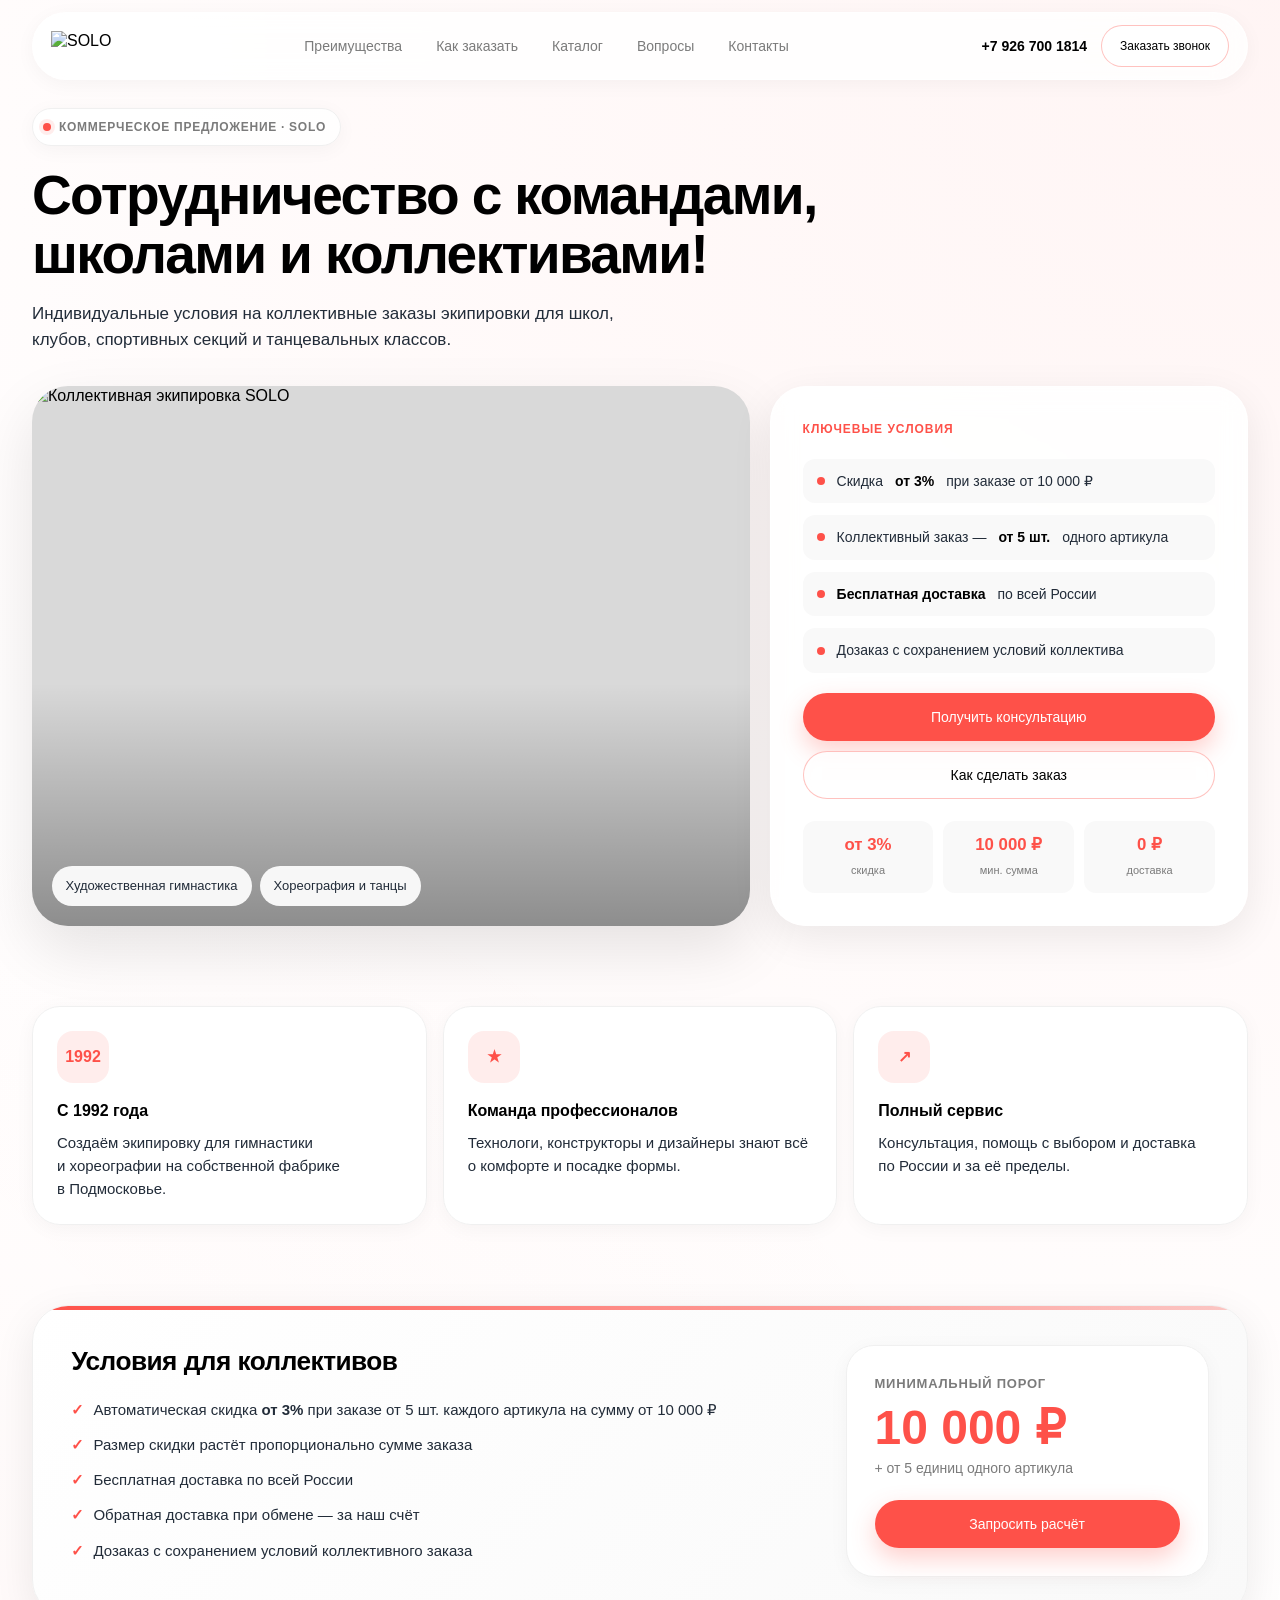
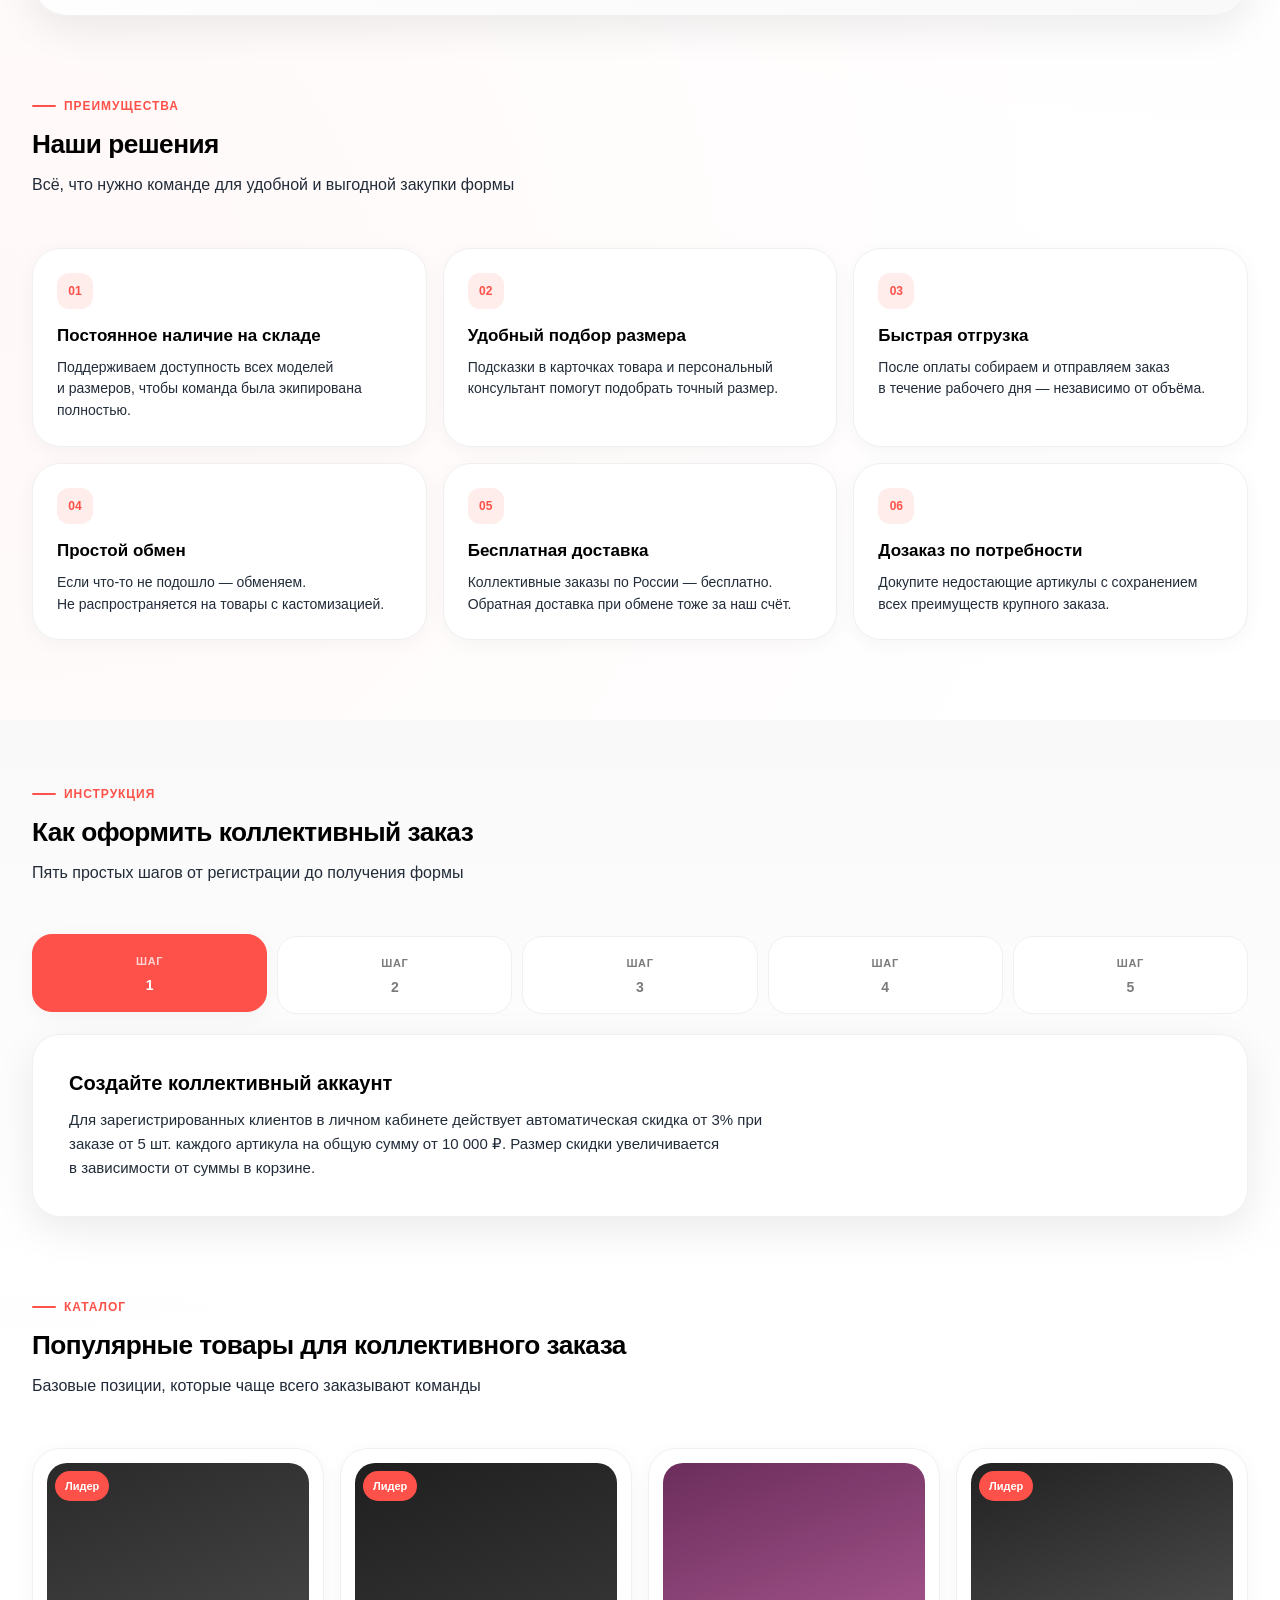
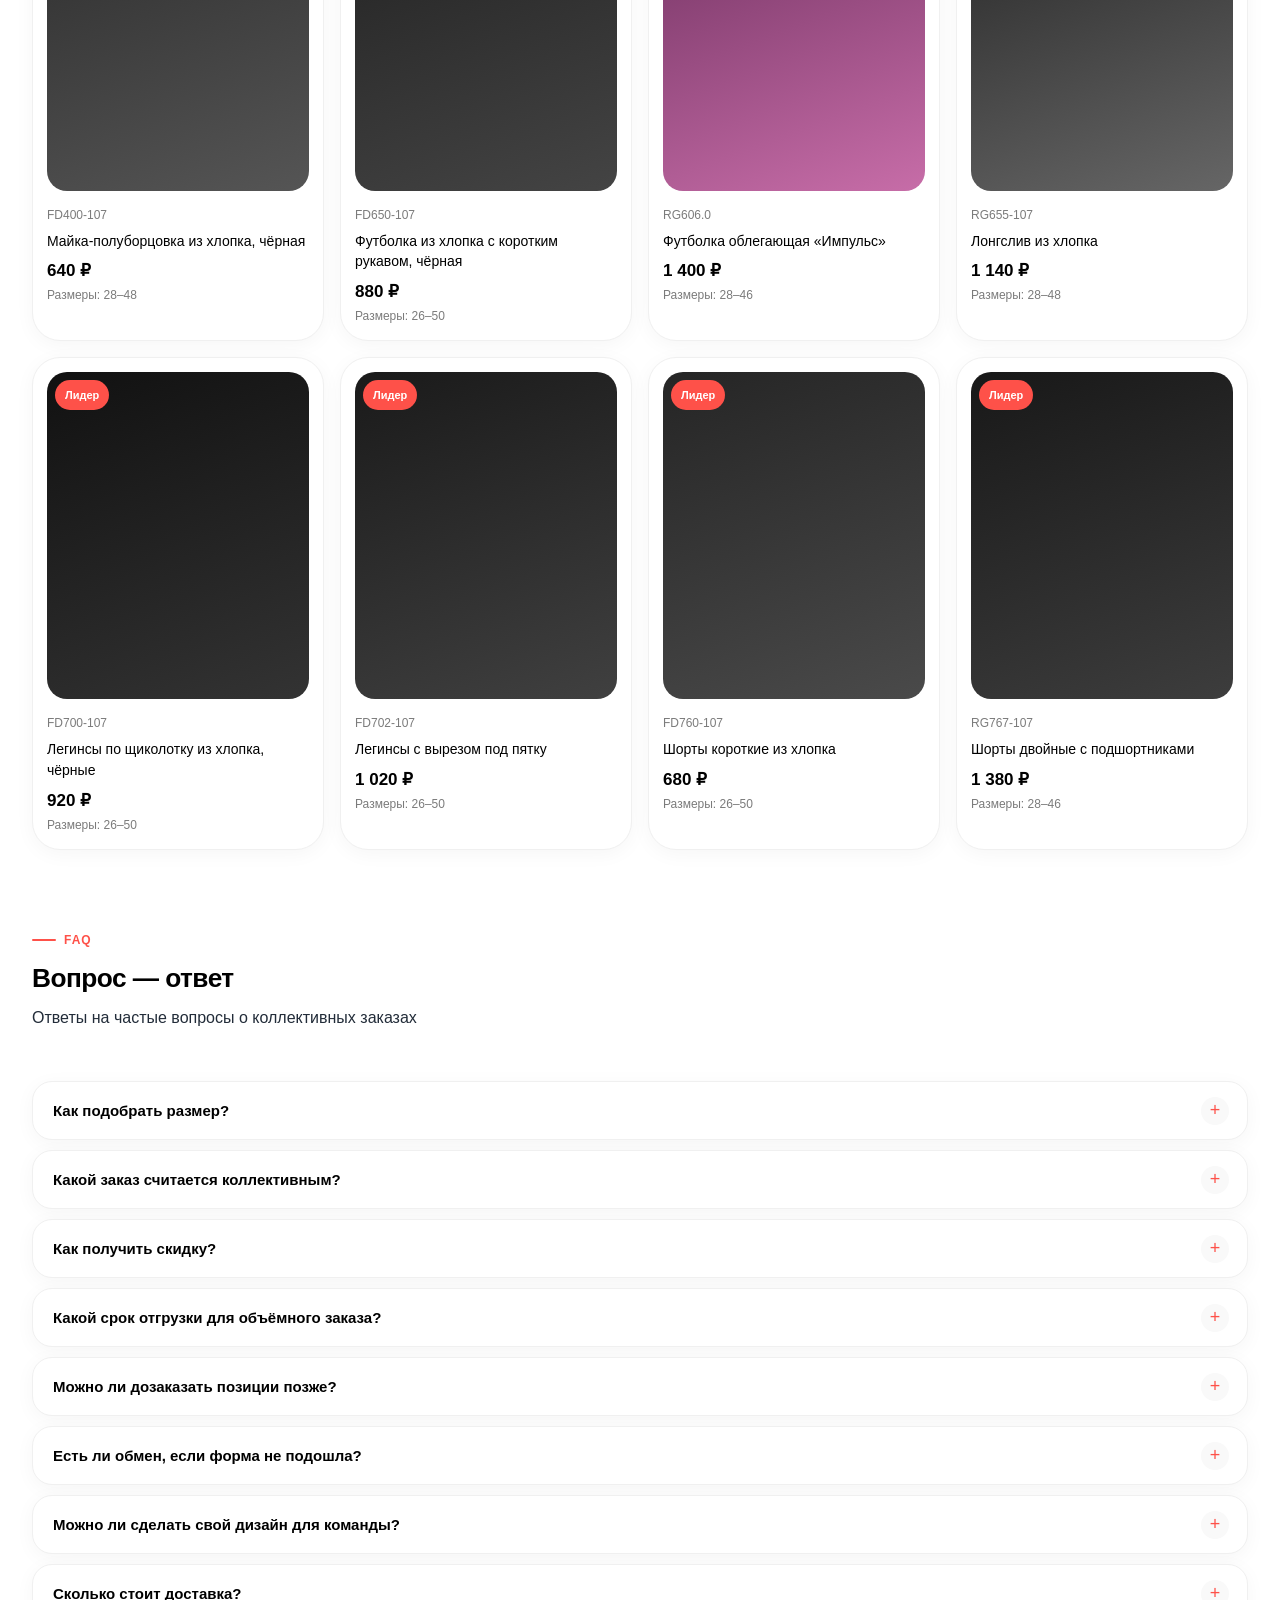
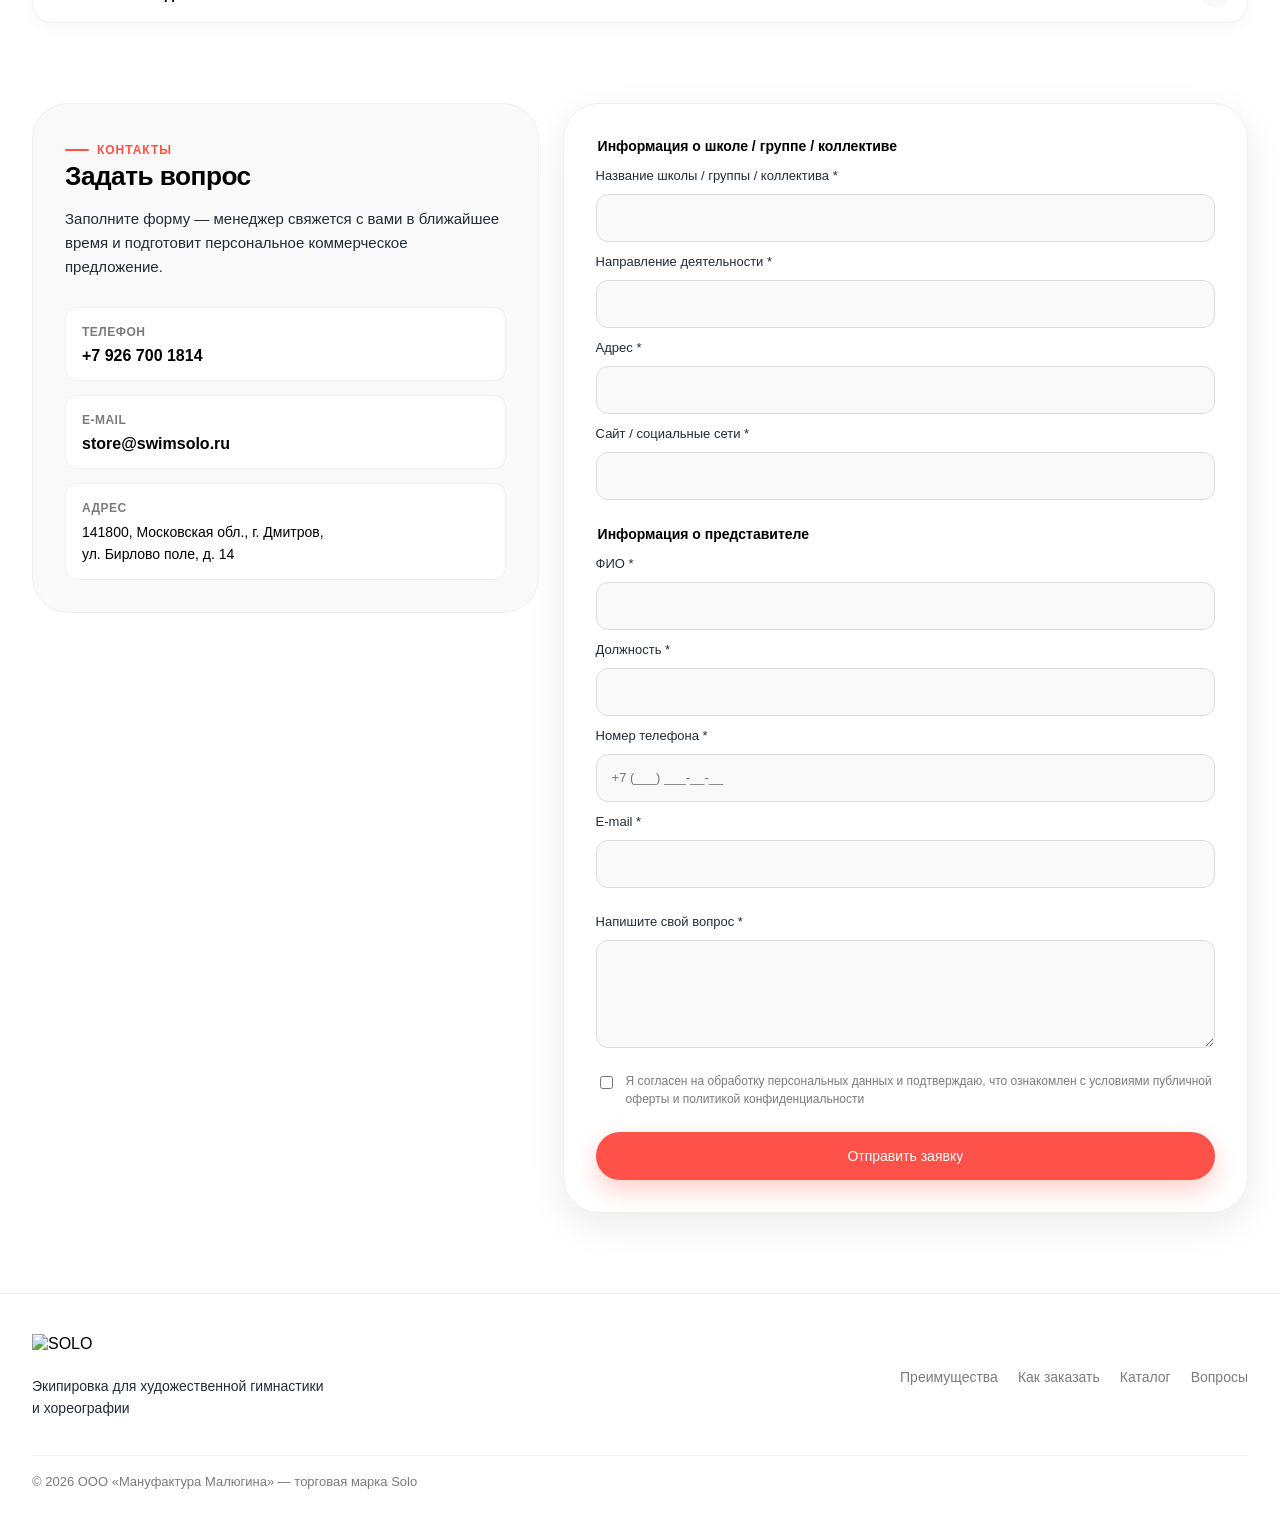
==== cp1/index.html @ 83b6ef5c "New structure" ====
<!DOCTYPE html>
<html lang="ru">
<head>
  <meta charset="UTF-8">
  <meta name="viewport" content="width=device-width, initial-scale=1.0">
  <meta name="description" content="Коммерческое предложение для школ, клубов и коллективов — специальные условия на коллективные заказы спортивной экипировки SOLO.">
  <title>Коллективные заказы — коммерческое предложение | SOLO</title>
  <link rel="stylesheet" href="../fonts.css">
  <link rel="stylesheet" href="../styles.css">
</head>
<body>
  <header class="header">
    <div class="container header__inner">
      <a href="../" class="logo" target="_blank" rel="noopener">
        <img src="https://solorussia.com/dist/img/logo.svg" alt="SOLO">
      </a>
      <nav class="nav" aria-label="Основная навигация">
        <a href="#benefits">Преимущества</a>
        <a href="#steps">Как заказать</a>
        <a href="#products">Каталог</a>
        <a href="#faq">Вопросы</a>
        <a href="#contact">Контакты</a>
      </nav>
      <div class="header__actions">
        <a href="tel:+79267001814" class="header__phone">+7 926 700 1814</a>
        <button class="btn btn--outline-red btn--sm" data-modal="callback">Заказать звонок</button>
      </div>
      <button class="burger" aria-label="Открыть меню" aria-expanded="false">
        <span></span><span></span><span></span>
      </button>
    </div>
    <div class="mobile-menu" hidden>
      <nav>
        <a href="#benefits">Преимущества</a>
        <a href="#steps">Как заказать</a>
        <a href="#products">Каталог</a>
        <a href="#faq">Вопросы</a>
        <a href="#contact">Контакты</a>
        <a href="tel:+79267001814">+7 926 700 1814</a>
      </nav>
    </div>
  </header>

  <main>
    <section class="hero">
      <div class="container">
        <div class="hero__intro">
          <p class="hero__badge">Коммерческое предложение · SOLO</p>
          <h1 class="title hero__title">Сотрудничество с&nbsp;командами, школами и&nbsp;коллективами!</h1>
          <p class="hero__lead">
            Индивидуальные условия на&nbsp;коллективные заказы экипировки для школ, клубов,
            спортивных секций и&nbsp;танцевальных классов.
          </p>
        </div>

        <div class="hero__body">
          <div class="hero__visual">
            <picture>
              <source srcset="https://solorussia.com/image/cache/catalog/Banner/202.500x600-@2x.webp" type="image/webp">
              <img src="../images/collectives.webp" alt="Коллективная экипировка SOLO">
            </picture>
            <div class="hero__visual-caption">
              <span>Художественная гимнастика</span>
              <span>Хореография и танцы</span>
            </div>
          </div>

          <aside class="hero__panel">
            <p class="hero__panel-label">Ключевые условия</p>
            <ul class="hero__list">
              <li>Скидка <strong>от 3%</strong> при заказе от&nbsp;10&nbsp;000&nbsp;₽</li>
              <li>Коллективный заказ — <strong>от 5&nbsp;шт.</strong> одного артикула</li>
              <li><strong>Бесплатная доставка</strong> по&nbsp;всей России</li>
              <li>Дозаказ с&nbsp;сохранением условий коллектива</li>
            </ul>

            <div class="hero__cta">
              <a href="#contact" class="btn btn--red">Получить консультацию</a>
              <a href="#steps" class="btn btn--outline-red">Как сделать заказ</a>
            </div>

            <div class="hero__metrics">
              <div class="hero__metric">
                <strong>от 3%</strong>
                <span>скидка</span>
              </div>
              <div class="hero__metric">
                <strong>10 000 ₽</strong>
                <span>мин. сумма</span>
              </div>
              <div class="hero__metric">
                <strong>0 ₽</strong>
                <span>доставка</span>
              </div>
            </div>
          </aside>
        </div>
      </div>
    </section>

    <section class="trust reveal">
      <div class="container trust__grid">
        <article class="trust__item">
          <div class="trust__icon">1992</div>
          <h3>С&nbsp;1992 года</h3>
          <p>Создаём экипировку для гимнастики и&nbsp;хореографии на&nbsp;собственной фабрике в&nbsp;Подмосковье.</p>
        </article>
        <article class="trust__item">
          <div class="trust__icon">★</div>
          <h3>Команда профессионалов</h3>
          <p>Технологи, конструкторы и&nbsp;дизайнеры знают всё о&nbsp;комфорте и&nbsp;посадке формы.</p>
        </article>
        <article class="trust__item">
          <div class="trust__icon">↗</div>
          <h3>Полный сервис</h3>
          <p>Консультация, помощь с&nbsp;выбором и&nbsp;доставка по&nbsp;России и&nbsp;за&nbsp;её&nbsp;пределы.</p>
        </article>
      </div>
    </section>

    <section class="offer" id="offer">
      <div class="container">
        <div class="offer__card">
          <div class="offer__content">
            <h2 class="title">Условия для коллективов</h2>
            <ul class="offer__list">
              <li>Автоматическая скидка <strong>от 3%</strong> при заказе от&nbsp;5&nbsp;шт. каждого артикула на&nbsp;сумму от&nbsp;10&nbsp;000&nbsp;₽</li>
              <li>Размер скидки растёт пропорционально сумме заказа</li>
              <li>Бесплатная доставка по&nbsp;всей России</li>
              <li>Обратная доставка при обмене — за&nbsp;наш счёт</li>
              <li>Дозаказ с&nbsp;сохранением условий коллективного заказа</li>
            </ul>
          </div>
          <div class="offer__aside">
            <p class="offer__price-label">Минимальный порог</p>
            <p class="offer__price">10 000 ₽</p>
            <p class="offer__note">+ от 5 единиц одного артикула</p>
            <a href="#contact" class="btn btn--red btn--block">Запросить расчёт</a>
          </div>
        </div>
      </div>
    </section>

    <section class="benefits" id="benefits">
      <div class="container">
        <div class="section-head reveal">
          <span class="section-tag">Преимущества</span>
          <h2 class="title">Наши решения</h2>
          <p>Всё, что нужно команде для удобной и&nbsp;выгодной закупки формы</p>
        </div>
        <div class="benefits__grid">
          <article class="benefit-card">
            <span class="benefit-card__num">01</span>
            <h3>Постоянное наличие на&nbsp;складе</h3>
            <p>Поддерживаем доступность всех моделей и&nbsp;размеров, чтобы команда была экипирована полностью.</p>
          </article>
          <article class="benefit-card">
            <span class="benefit-card__num">02</span>
            <h3>Удобный подбор размера</h3>
            <p>Подсказки в&nbsp;карточках товара и&nbsp;персональный консультант помогут подобрать точный размер.</p>
          </article>
          <article class="benefit-card">
            <span class="benefit-card__num">03</span>
            <h3>Быстрая отгрузка</h3>
            <p>После оплаты собираем и&nbsp;отправляем заказ в&nbsp;течение рабочего дня — независимо от&nbsp;объёма.</p>
          </article>
          <article class="benefit-card">
            <span class="benefit-card__num">04</span>
            <h3>Простой обмен</h3>
            <p>Если что-то не&nbsp;подошло — обменяем. Не&nbsp;распространяется на&nbsp;товары с&nbsp;кастомизацией.</p>
          </article>
          <article class="benefit-card">
            <span class="benefit-card__num">05</span>
            <h3>Бесплатная доставка</h3>
            <p>Коллективные заказы по&nbsp;России — бесплатно. Обратная доставка при обмене тоже за&nbsp;наш счёт.</p>
          </article>
          <article class="benefit-card">
            <span class="benefit-card__num">06</span>
            <h3>Дозаказ по&nbsp;потребности</h3>
            <p>Докупите недостающие артикулы с&nbsp;сохранением всех преимуществ крупного заказа.</p>
          </article>
        </div>
      </div>
    </section>

    <section class="steps" id="steps">
      <div class="container">
        <div class="section-head reveal">
          <span class="section-tag">Инструкция</span>
          <h2 class="title">Как оформить коллективный заказ</h2>
          <p>Пять простых шагов от&nbsp;регистрации до&nbsp;получения формы</p>
        </div>
        <div class="steps__layout">
          <div class="steps__nav" role="tablist">
            <button class="steps__tab active" data-step="0" data-step-label="Шаг" role="tab" aria-selected="true">1</button>
            <button class="steps__tab" data-step="1" data-step-label="Шаг" role="tab" aria-selected="false">2</button>
            <button class="steps__tab" data-step="2" data-step-label="Шаг" role="tab" aria-selected="false">3</button>
            <button class="steps__tab" data-step="3" data-step-label="Шаг" role="tab" aria-selected="false">4</button>
            <button class="steps__tab" data-step="4" data-step-label="Шаг" role="tab" aria-selected="false">5</button>
          </div>
          <div class="steps__panels">
            <article class="steps__panel active" data-panel="0">
              <h3>Создайте коллективный аккаунт</h3>
              <p>Для зарегистрированных клиентов в&nbsp;личном кабинете действует автоматическая скидка от&nbsp;3% при заказе от&nbsp;5&nbsp;шт. каждого артикула на&nbsp;общую сумму от&nbsp;10&nbsp;000&nbsp;₽. Размер скидки увеличивается в&nbsp;зависимости от&nbsp;суммы в&nbsp;корзине.</p>
            </article>
            <article class="steps__panel" data-panel="1">
              <h3>Соберите заказ на&nbsp;всю команду</h3>
              <p>Добавьте нужные товары в&nbsp;корзину. Чтобы сэкономить время, используйте кнопку «Коллективный заказ» — она позволяет быстро добавить много позиций и&nbsp;размеров.</p>
            </article>
            <article class="steps__panel" data-panel="2">
              <h3>Выбор размера</h3>
              <p>Форма разработана с&nbsp;учётом анатомии спортсменов и&nbsp;может маломерить по&nbsp;сравнению с&nbsp;повседневной одеждой. Сверьте мерки с&nbsp;размерной таблицей — это гарантирует идеальную посадку.</p>
            </article>
            <article class="steps__panel" data-panel="3">
              <h3>Проверьте корзину</h3>
              <p>Перед оплатой убедитесь, что все модели и&nbsp;размеры верны. Итоговая сумма уже рассчитана с&nbsp;вашей персональной скидкой.</p>
            </article>
            <article class="steps__panel" data-panel="4">
              <h3>Завершите оформление</h3>
              <p>Укажите адрес доставки и&nbsp;нажмите «Оформить заказ». Затем оплатите онлайн для быстрой отгрузки или запросите звонок менеджера для консультации.</p>
            </article>
          </div>
        </div>
      </div>
    </section>

    <section class="products" id="products">
      <div class="container">
        <div class="section-head reveal">
          <span class="section-tag">Каталог</span>
          <h2 class="title">Популярные товары для коллективного заказа</h2>
          <p>Базовые позиции, которые чаще всего заказывают команды</p>
        </div>
        <div class="products__grid">
          <article class="product-card">
            <div class="product-card__badge">Лидер</div>
            <div class="product-card__image product-card__image--1"></div>
            <p class="product-card__sku">FD400-107</p>
            <h3>Майка-полуборцовка из хлопка, чёрная</h3>
            <p class="product-card__price">640 ₽</p>
            <p class="product-card__sizes">Размеры: 28–48</p>
          </article>
          <article class="product-card">
            <div class="product-card__badge">Лидер</div>
            <div class="product-card__image product-card__image--2"></div>
            <p class="product-card__sku">FD650-107</p>
            <h3>Футболка из хлопка с коротким рукавом, чёрная</h3>
            <p class="product-card__price">880 ₽</p>
            <p class="product-card__sizes">Размеры: 26–50</p>
          </article>
          <article class="product-card">
            <div class="product-card__image product-card__image--3"></div>
            <p class="product-card__sku">RG606.0</p>
            <h3>Футболка облегающая «Импульс»</h3>
            <p class="product-card__price">1 400 ₽</p>
            <p class="product-card__sizes">Размеры: 28–46</p>
          </article>
          <article class="product-card">
            <div class="product-card__badge">Лидер</div>
            <div class="product-card__image product-card__image--4"></div>
            <p class="product-card__sku">RG655-107</p>
            <h3>Лонгслив из хлопка</h3>
            <p class="product-card__price">1 140 ₽</p>
            <p class="product-card__sizes">Размеры: 28–48</p>
          </article>
          <article class="product-card">
            <div class="product-card__badge">Лидер</div>
            <div class="product-card__image product-card__image--5"></div>
            <p class="product-card__sku">FD700-107</p>
            <h3>Легинсы по щиколотку из хлопка, чёрные</h3>
            <p class="product-card__price">920 ₽</p>
            <p class="product-card__sizes">Размеры: 26–50</p>
          </article>
          <article class="product-card">
            <div class="product-card__badge">Лидер</div>
            <div class="product-card__image product-card__image--6"></div>
            <p class="product-card__sku">FD702-107</p>
            <h3>Легинсы с вырезом под пятку</h3>
            <p class="product-card__price">1 020 ₽</p>
            <p class="product-card__sizes">Размеры: 26–50</p>
          </article>
          <article class="product-card">
            <div class="product-card__badge">Лидер</div>
            <div class="product-card__image product-card__image--7"></div>
            <p class="product-card__sku">FD760-107</p>
            <h3>Шорты короткие из хлопка</h3>
            <p class="product-card__price">680 ₽</p>
            <p class="product-card__sizes">Размеры: 26–50</p>
          </article>
          <article class="product-card">
            <div class="product-card__badge">Лидер</div>
            <div class="product-card__image product-card__image--8"></div>
            <p class="product-card__sku">RG767-107</p>
            <h3>Шорты двойные с подшортниками</h3>
            <p class="product-card__price">1 380 ₽</p>
            <p class="product-card__sizes">Размеры: 28–46</p>
          </article>
        </div>
      </div>
    </section>

    <section class="faq" id="faq">
      <div class="container">
        <div class="section-head reveal">
          <span class="section-tag">FAQ</span>
          <h2 class="title">Вопрос — ответ</h2>
          <p>Ответы на&nbsp;частые вопросы о&nbsp;коллективных заказах</p>
        </div>
        <div class="faq__list">
          <details class="faq__item">
            <summary>Как подобрать размер?</summary>
            <p>Пользуйтесь подсказками в&nbsp;карточках товара и&nbsp;таблицей размеров. Модели SOLO разработаны для спортсменов — учитывайте все показатели, а&nbsp;не&nbsp;только рост или обхват груди. При сомнениях обратитесь к&nbsp;консультанту.</p>
          </details>
          <details class="faq__item">
            <summary>Какой заказ считается коллективным?</summary>
            <p>Единовременная покупка от&nbsp;5&nbsp;единиц одного артикула. Для команд, школ и&nbsp;секций — скидка от&nbsp;3% при сумме заказа от&nbsp;10&nbsp;000&nbsp;₽, размер скидки растёт пропорционально сумме.</p>
          </details>
          <details class="faq__item">
            <summary>Как получить скидку?</summary>
            <p>Зарегистрируйте коллективный аккаунт и&nbsp;оформляйте заказ через него — скидка применится автоматически.</p>
          </details>
          <details class="faq__item">
            <summary>Какой срок отгрузки для объёмного заказа?</summary>
            <p>Если все товары в&nbsp;наличии и&nbsp;заказ сделан до&nbsp;обеда — отгрузка в&nbsp;день формирования. После обеда — на&nbsp;следующий день.</p>
          </details>
          <details class="faq__item">
            <summary>Можно ли дозаказать позиции позже?</summary>
            <p>Да. Оформите основной заказ, а&nbsp;затем дозакажите недостающие размеры тех&nbsp;же артикулов в&nbsp;любом количестве с&nbsp;сохранением условий коллективного заказа.</p>
          </details>
          <details class="faq__item">
            <summary>Есть ли обмен, если форма не подошла?</summary>
            <p>Да, в&nbsp;течение 7&nbsp;календарных дней при сохранении товарного вида, упаковки и&nbsp;ярлыков. Доставку при обмене оплачиваем мы.</p>
          </details>
          <details class="faq__item">
            <summary>Можно ли сделать свой дизайн для команды?</summary>
            <p>Нанесение вышивки доступно в&nbsp;коллекции «Триумф». Выберите «Нанесение» в&nbsp;карточке товара.</p>
          </details>
          <details class="faq__item">
            <summary>Сколько стоит доставка?</summary>
            <p>Доставка коллективных заказов по&nbsp;России — бесплатно. Обратная доставка при обмене или примерке — тоже за&nbsp;наш счёт.</p>
          </details>
        </div>
      </div>
    </section>

    <section class="contact" id="contact">
      <div class="container contact__grid">
        <div class="contact__info reveal">
          <span class="section-tag">Контакты</span>
          <h2 class="title">Задать вопрос</h2>
          <p>Заполните форму — менеджер свяжется с&nbsp;вами в&nbsp;ближайшее время и&nbsp;подготовит персональное коммерческое предложение.</p>
          <ul class="contact__details">
            <li>
              <span>Телефон</span>
              <a href="tel:+79267001814">+7 926 700 1814</a>
            </li>
            <li>
              <span>E-mail</span>
              <a href="mailto:store@swimsolo.ru">store@swimsolo.ru</a>
            </li>
            <li>
              <span>Адрес</span>
              <p>141800, Московская обл., г.&nbsp;Дмитров,<br>ул.&nbsp;Бирлово поле, д.&nbsp;14</p>
            </li>
          </ul>
        </div>
        <form class="contact-form" id="contactForm">
          <fieldset>
            <legend>Информация о школе / группе / коллективе</legend>
            <label>
              Название школы / группы / коллектива *
              <input type="text" name="organization" required>
            </label>
            <label>
              Направление деятельности *
              <input type="text" name="direction" required>
            </label>
            <label>
              Адрес *
              <input type="text" name="address" required>
            </label>
            <label>
              Сайт / социальные сети *
              <input type="text" name="website" required>
            </label>
          </fieldset>
          <fieldset>
            <legend>Информация о представителе</legend>
            <label>
              ФИО *
              <input type="text" name="name" required>
            </label>
            <label>
              Должность *
              <input type="text" name="position" required>
            </label>
            <label>
              Номер телефона *
              <input type="tel" name="phone" required placeholder="+7 (___) ___-__-__">
            </label>
            <label>
              E-mail *
              <input type="email" name="email" required>
            </label>
          </fieldset>
          <label>
            Напишите свой вопрос *
            <textarea name="message" rows="4" required></textarea>
          </label>
          <label class="checkbox">
            <input type="checkbox" name="consent" required>
            <span>Я согласен на обработку персональных данных и подтверждаю, что ознакомлен с условиями публичной оферты и политикой конфиденциальности</span>
          </label>
          <button type="submit" class="btn btn--red btn--block">Отправить заявку</button>
          <p class="form-success" hidden>Спасибо! Заявка отправлена. Менеджер свяжется с вами в ближайшее время.</p>
        </form>
      </div>
    </section>
  </main>

  <footer class="footer">
    <div class="container footer__inner">
      <div class="footer__brand">
        <span class="logo logo--footer">
          <img src="https://solorussia.com/dist/img/logo.svg" alt="SOLO">
        </span>
        <p>Экипировка для художественной гимнастики и&nbsp;хореографии</p>
      </div>
      <div class="footer__links">
        <a href="#benefits">Преимущества</a>
        <a href="#steps">Как заказать</a>
        <a href="#products">Каталог</a>
        <a href="#faq">Вопросы</a>
      </div>
      <p class="footer__copy">© 2026 ООО «Мануфактура Малюгина» — торговая марка Solo</p>
    </div>
  </footer>

  <div class="modal" id="callbackModal" hidden>
    <div class="modal__backdrop" data-close></div>
    <div class="modal__dialog" role="dialog" aria-labelledby="modalTitle">
      <button class="modal__close" data-close aria-label="Закрыть">&times;</button>
      <h3 id="modalTitle">Заказать обратный звонок</h3>
      <form class="callback-form" id="callbackForm">
        <label>
          ФИО *
          <input type="text" name="name" required>
        </label>
        <label>
          Номер телефона *
          <input type="tel" name="phone" required>
        </label>
        <label>
          Комментарий
          <textarea name="comment" rows="3"></textarea>
        </label>
        <label class="checkbox">
          <input type="checkbox" name="consent" required>
          <span>Согласен на обработку персональных данных</span>
        </label>
        <button type="submit" class="btn btn--red btn--block">Отправить</button>
      </form>
    </div>
  </div>

  <script src="../script.js"></script>
</body>
</html>
---- fonts.css ----
@font-face {
  font-family: AvenirNextCyr;
  font-display: swap;
  src: url("https://solorussia.com/dist/fonts/AvenirNextCyr-Regular.woff2") format("woff2");
  font-weight: 400;
  font-style: normal;
}

@font-face {
  font-family: AvenirNextCyr;
  font-display: swap;
  src: url("https://solorussia.com/dist/fonts/AvenirNextCyr-Medium.woff2") format("woff2");
  font-weight: 500;
  font-style: normal;
}

@font-face {
  font-family: AvenirNextCyr;
  font-display: swap;
  src: url("https://solorussia.com/dist/fonts/AvenirNextCyr-Demi.woff2") format("woff2");
  font-weight: 600;
  font-style: normal;
}

@font-face {
  font-family: AvenirNextCyr;
  font-display: swap;
  src: url("https://solorussia.com/dist/fonts/AvenirNextCyr-Bold.woff2") format("woff2");
  font-weight: 700;
  font-style: normal;
}
---- styles.css ----
*,
*::before,
*::after {
  box-sizing: border-box;
}

:root {
  --red: #fe5149;
  --red-hover: #e8473f;
  --red-soft: rgba(254, 81, 73, 0.1);
  --text: #000;
  --text-body: #222c39;
  --muted: #7b7b7b;
  --bg: #fff;
  --bg-soft: #f9f9f9;
  --line: #f0f0f0;
  --line-dark: #dcdcdc;
  --container: 76rem;
  --radius-sm: 12px;
  --radius-md: 20px;
  --radius-lg: 28px;
  --radius-xl: 36px;
  --shadow-sm: 0 4px 20px rgba(0, 0, 0, 0.04);
  --shadow-md: 0 12px 40px rgba(0, 0, 0, 0.08);
  --shadow-lg: 0 24px 60px rgba(0, 0, 0, 0.1);
  --ease: cubic-bezier(0.22, 1, 0.36, 1);
}

html {
  scroll-behavior: smooth;
}

body {
  margin: 0;
  font-family: AvenirNextCyr, Arial, sans-serif;
  font-size: 16px;
  line-height: 125.5%;
  color: var(--text);
  background:
    radial-gradient(circle at 100% 0%, rgba(254, 81, 73, 0.06), transparent 28%),
    radial-gradient(circle at 0% 30%, rgba(254, 81, 73, 0.04), transparent 24%),
    var(--bg);
}

img {
  max-width: 100%;
  display: block;
}

a {
  color: inherit;
  text-decoration: none;
}

button,
input,
textarea {
  font: inherit;
}

.container {
  width: min(100% - 32px, var(--container));
  margin-inline: auto;
}

.title {
  margin: 0;
  font-weight: 600;
  line-height: 125.5%;
  font-size: clamp(1.35rem, 1rem + 0.8vw, 2rem);
  letter-spacing: -0.02em;
}

.section-head {
  display: grid;
  gap: 12px;
  max-width: 640px;
  margin-bottom: clamp(2rem, 4vw, 3.5rem);
}

.section-tag {
  display: inline-flex;
  align-items: center;
  gap: 8px;
  width: fit-content;
  font-size: 12px;
  font-weight: 600;
  letter-spacing: 0.08em;
  text-transform: uppercase;
  color: var(--red);
}

.section-tag::before {
  content: "";
  width: 24px;
  height: 2px;
  background: var(--red);
  border-radius: 2px;
}

.section-head p {
  margin: 0;
  font-size: 16px;
  line-height: 147.5%;
  color: var(--text-body);
}

.btn {
  display: inline-flex;
  align-items: center;
  justify-content: center;
  gap: 8px;
  padding: 13px 22px;
  border-radius: 999px;
  border: 1px solid transparent;
  font-size: 14px;
  font-weight: 500;
  line-height: 20px;
  cursor: pointer;
  transition:
    transform 0.25s var(--ease),
    background 0.25s var(--ease),
    color 0.25s var(--ease),
    border-color 0.25s var(--ease),
    box-shadow 0.25s var(--ease);
}

.btn:hover {
  transform: translateY(-1px);
}

.btn--red {
  background: var(--red);
  color: #fff;
  box-shadow: 0 10px 24px rgba(254, 81, 73, 0.28);
}

.btn--red:hover {
  background: var(--red-hover);
  box-shadow: 0 14px 28px rgba(254, 81, 73, 0.34);
}

.btn--outline-red {
  background: rgba(255, 255, 255, 0.8);
  border-color: rgba(254, 81, 73, 0.35);
  color: var(--text);
  backdrop-filter: blur(8px);
}

.btn--outline-red:hover {
  background: var(--red);
  border-color: var(--red);
  color: #fff;
}

.btn--sm {
  padding: 10px 18px;
  font-size: 12px;
}

.btn--block {
  width: 100%;
}

.logo img {
  height: 30px;
  width: auto;
}

.reveal {
  opacity: 0;
  transform: translateY(24px);
  transition:
    opacity 0.7s var(--ease),
    transform 0.7s var(--ease);
}

.reveal.is-visible {
  opacity: 1;
  transform: translateY(0);
}

.header {
  position: sticky;
  top: 12px;
  z-index: 100;
  padding: 0 16px;
  pointer-events: none;
}

.header__inner {
  pointer-events: auto;
  display: flex;
  align-items: center;
  justify-content: space-between;
  gap: 20px;
  min-height: 68px;
  padding: 10px 18px;
  border: 1px solid rgba(255, 255, 255, 0.7);
  border-radius: 999px;
  background: rgba(255, 255, 255, 0.82);
  backdrop-filter: blur(16px);
  box-shadow: var(--shadow-sm);
}

.nav {
  display: flex;
  gap: 6px;
}

.nav a {
  padding: 8px 14px;
  border-radius: 999px;
  font-size: 14px;
  color: var(--muted);
  transition:
    background 0.2s ease,
    color 0.2s ease;
}

.nav a:hover {
  color: var(--text);
  background: var(--bg-soft);
}

.header__actions {
  display: flex;
  align-items: center;
  gap: 14px;
}

.header__phone {
  font-size: 14px;
  font-weight: 600;
  white-space: nowrap;
}

.burger {
  display: none;
  width: 44px;
  height: 44px;
  padding: 0;
  border: 0;
  border-radius: 50%;
  background: var(--bg-soft);
  cursor: pointer;
}

.burger span {
  display: block;
  width: 20px;
  height: 2px;
  margin: 5px auto;
  background: var(--text);
  border-radius: 2px;
}

.mobile-menu {
  pointer-events: auto;
  margin: 8px 16px 0;
  padding: 16px 20px 20px;
  border: 1px solid var(--line);
  border-radius: var(--radius-md);
  background: rgba(255, 255, 255, 0.95);
  box-shadow: var(--shadow-md);
}

.mobile-menu nav {
  display: grid;
  gap: 8px;
}

.mobile-menu a {
  padding: 10px 12px;
  border-radius: var(--radius-sm);
}

.mobile-menu a:hover {
  background: var(--bg-soft);
}

.hero {
  padding: 2.5rem 0 5rem;
}

.hero__intro {
  max-width: 820px;
  margin-bottom: 2rem;
}

.hero__badge {
  display: inline-flex;
  align-items: center;
  gap: 8px;
  margin: 0 0 1.25rem;
  padding: 8px 14px 8px 10px;
  border-radius: 999px;
  background: rgba(255, 255, 255, 0.9);
  border: 1px solid var(--line);
  box-shadow: var(--shadow-sm);
  font-size: 12px;
  font-weight: 600;
  letter-spacing: 0.06em;
  text-transform: uppercase;
  color: var(--muted);
}

.hero__badge::before {
  content: "";
  width: 8px;
  height: 8px;
  border-radius: 50%;
  background: var(--red);
  box-shadow: 0 0 0 4px var(--red-soft);
}

.hero__title {
  margin-bottom: 1rem;
  font-size: clamp(2rem, 1.2rem + 2.8vw, 3.5rem);
  line-height: 108%;
  letter-spacing: -0.03em;
}

.hero__lead {
  margin: 0;
  max-width: 620px;
  font-size: 17px;
  line-height: 155%;
  color: var(--text-body);
}

.hero__body {
  display: grid;
  grid-template-columns: 1.2fr 0.8fr;
  gap: 20px;
  align-items: stretch;
}

.hero__visual {
  position: relative;
  min-height: 540px;
  border-radius: var(--radius-xl);
  overflow: hidden;
  background: #d9d9d9;
  box-shadow: var(--shadow-lg);
}

.hero__visual::after {
  content: "";
  position: absolute;
  inset: 0;
  background: linear-gradient(180deg, transparent 55%, rgba(0, 0, 0, 0.35) 100%);
  pointer-events: none;
}

.hero__visual img {
  width: 100%;
  height: 100%;
  object-fit: cover;
  object-position: center top;
  transition: transform 0.6s var(--ease);
}

.hero__visual:hover img {
  transform: scale(1.03);
}

.hero__visual-caption {
  position: absolute;
  left: 20px;
  right: 20px;
  bottom: 20px;
  z-index: 1;
  display: flex;
  flex-wrap: wrap;
  gap: 8px;
}

.hero__visual-caption span {
  padding: 10px 14px;
  border-radius: 999px;
  background: rgba(255, 255, 255, 0.92);
  backdrop-filter: blur(8px);
  font-size: 13px;
  font-weight: 500;
  color: var(--text-body);
}

.hero__panel {
  display: flex;
  flex-direction: column;
  gap: 1.25rem;
  padding: clamp(1.5rem, 2.5vw, 2rem);
  border-radius: var(--radius-xl);
  background: rgba(255, 255, 255, 0.88);
  border: 1px solid rgba(255, 255, 255, 0.9);
  box-shadow: var(--shadow-md);
  backdrop-filter: blur(12px);
}

.hero__panel-label {
  margin: 0;
  font-size: 12px;
  font-weight: 600;
  letter-spacing: 0.08em;
  text-transform: uppercase;
  color: var(--red);
}

.hero__list {
  margin: 0;
  padding: 0;
  list-style: none;
  display: grid;
  gap: 12px;
}

.hero__list li {
  display: flex;
  gap: 12px;
  align-items: flex-start;
  padding: 12px 14px;
  border-radius: var(--radius-sm);
  background: var(--bg-soft);
  font-size: 14px;
  line-height: 147.5%;
  color: var(--text-body);
}

.hero__list li::before {
  content: "";
  flex: 0 0 8px;
  width: 8px;
  height: 8px;
  margin-top: 0.45em;
  border-radius: 50%;
  background: var(--red);
}

.hero__list strong {
  font-weight: 600;
  color: var(--text);
}

.hero__cta {
  display: grid;
  gap: 10px;
}

.hero__metrics {
  display: grid;
  grid-template-columns: repeat(3, 1fr);
  gap: 10px;
  margin-top: auto;
}

.hero__metric {
  padding: 14px 10px;
  border-radius: var(--radius-sm);
  background: var(--bg-soft);
  text-align: center;
}

.hero__metric strong {
  display: block;
  margin-bottom: 4px;
  font-size: 1.05rem;
  font-weight: 700;
  color: var(--red);
}

.hero__metric span {
  font-size: 11px;
  line-height: 125.5%;
  color: var(--muted);
}

.trust {
  padding-bottom: 5rem;
}

.trust__grid {
  display: grid;
  grid-template-columns: repeat(3, 1fr);
  gap: 16px;
}

.trust__item {
  padding: 24px;
  border-radius: var(--radius-lg);
  background: rgba(255, 255, 255, 0.85);
  border: 1px solid var(--line);
  box-shadow: var(--shadow-sm);
  transition:
    transform 0.3s var(--ease),
    box-shadow 0.3s var(--ease);
}

.trust__item:hover {
  transform: translateY(-4px);
  box-shadow: var(--shadow-md);
}

.trust__icon {
  display: inline-flex;
  align-items: center;
  justify-content: center;
  width: 52px;
  height: 52px;
  margin-bottom: 18px;
  border-radius: 16px;
  background: var(--red-soft);
  color: var(--red);
  font-size: 1rem;
  font-weight: 700;
}

.trust__item h3 {
  margin: 0;
  font-size: 16px;
  font-weight: 600;
  line-height: 125.5%;
}

.trust__item p {
  margin: 10px 0 0;
  font-size: 15px;
  line-height: 155%;
  color: var(--text-body);
}

.offer {
  padding-bottom: 5rem;
}

.offer__card {
  display: grid;
  grid-template-columns: 1.35fr 0.65fr;
  gap: 20px;
  padding: clamp(1.5rem, 3vw, 2.5rem);
  border-radius: var(--radius-xl);
  background: linear-gradient(135deg, #fff 0%, var(--bg-soft) 100%);
  border: 1px solid var(--line);
  box-shadow: var(--shadow-md);
  overflow: hidden;
  position: relative;
}

.offer__card::before {
  content: "";
  position: absolute;
  top: 0;
  left: 0;
  width: 100%;
  height: 4px;
  background: linear-gradient(90deg, var(--red), rgba(254, 81, 73, 0.3));
}

.offer__content .title {
  margin-bottom: 20px;
}

.offer__list {
  margin: 0;
  padding: 0;
  list-style: none;
  display: grid;
  gap: 12px;
}

.offer__list li {
  position: relative;
  padding-left: 22px;
  font-size: 15px;
  line-height: 155%;
  color: var(--text-body);
}

.offer__list li::before {
  content: "✓";
  position: absolute;
  left: 0;
  top: 0;
  color: var(--red);
  font-weight: 700;
}

.offer__aside {
  display: flex;
  flex-direction: column;
  justify-content: center;
  padding: 28px;
  border-radius: var(--radius-lg);
  background: #fff;
  border: 1px solid var(--line);
  box-shadow: var(--shadow-sm);
}

.offer__price-label {
  margin: 0;
  font-size: 13px;
  font-weight: 600;
  letter-spacing: 0.06em;
  text-transform: uppercase;
  color: var(--muted);
}

.offer__price {
  margin: 10px 0 6px;
  font-size: clamp(2.2rem, 4vw, 3rem);
  font-weight: 700;
  line-height: 1;
  color: var(--red);
}

.offer__note {
  margin: 0 0 22px;
  font-size: 14px;
  color: var(--muted);
}

.benefits {
  padding-bottom: 5rem;
}

.benefits__grid {
  display: grid;
  grid-template-columns: repeat(3, 1fr);
  gap: 16px;
}

.benefit-card {
  padding: 24px;
  border-radius: var(--radius-lg);
  background: #fff;
  border: 1px solid var(--line);
  box-shadow: var(--shadow-sm);
  transition:
    transform 0.3s var(--ease),
    border-color 0.3s ease;
}

.benefit-card:hover {
  transform: translateY(-3px);
  border-color: rgba(254, 81, 73, 0.25);
}

.benefit-card__num {
  display: inline-flex;
  align-items: center;
  justify-content: center;
  width: 36px;
  height: 36px;
  margin-bottom: 16px;
  border-radius: 12px;
  background: var(--red-soft);
  font-size: 12px;
  font-weight: 700;
  color: var(--red);
}

.benefit-card h3 {
  margin: 0 0 10px;
  font-size: 17px;
  font-weight: 600;
  line-height: 130%;
}

.benefit-card p {
  margin: 0;
  font-size: 14px;
  line-height: 155%;
  color: var(--text-body);
}

.steps {
  padding: 4rem 0 5rem;
  background: linear-gradient(180deg, var(--bg-soft) 0%, #fff 100%);
}

.steps__layout {
  display: grid;
  gap: 20px;
}

.steps__nav {
  display: grid;
  grid-template-columns: repeat(5, 1fr);
  gap: 10px;
}

.steps__tab {
  position: relative;
  padding: 16px 12px;
  border: 1px solid var(--line);
  border-radius: var(--radius-md);
  background: #fff;
  font-size: 14px;
  font-weight: 600;
  color: var(--muted);
  cursor: pointer;
  transition:
    all 0.25s var(--ease),
    transform 0.25s var(--ease);
}

.steps__tab::before {
  content: attr(data-step-label);
  display: block;
  margin-bottom: 4px;
  font-size: 11px;
  font-weight: 600;
  letter-spacing: 0.06em;
  text-transform: uppercase;
  color: var(--muted);
}

.steps__tab.active,
.steps__tab:hover {
  color: var(--text);
  border-color: rgba(254, 81, 73, 0.35);
  box-shadow: var(--shadow-sm);
  transform: translateY(-2px);
}

.steps__tab.active {
  background: var(--red);
  border-color: var(--red);
  color: #fff;
}

.steps__tab.active::before {
  color: rgba(255, 255, 255, 0.75);
}

.steps__panels {
  min-height: 180px;
}

.steps__panel {
  display: none;
  padding: clamp(1.5rem, 3vw, 2.25rem);
  border-radius: var(--radius-lg);
  background: #fff;
  border: 1px solid var(--line);
  box-shadow: var(--shadow-md);
}

.steps__panel.active {
  display: block;
  animation: fadeUp 0.45s var(--ease);
}

.steps__panel h3 {
  margin: 0 0 12px;
  font-size: 1.25rem;
  font-weight: 600;
  line-height: 125.5%;
}

.steps__panel p {
  margin: 0;
  max-width: 720px;
  font-size: 15px;
  line-height: 160%;
  color: var(--text-body);
}

@keyframes fadeUp {
  from {
    opacity: 0;
    transform: translateY(12px);
  }
  to {
    opacity: 1;
    transform: translateY(0);
  }
}

.products {
  padding-bottom: 5rem;
}

.products__grid {
  display: grid;
  grid-template-columns: repeat(4, 1fr);
  gap: 16px;
}

.product-card {
  position: relative;
  padding: 14px;
  border-radius: var(--radius-lg);
  background: #fff;
  border: 1px solid var(--line);
  box-shadow: var(--shadow-sm);
  transition:
    transform 0.3s var(--ease),
    box-shadow 0.3s var(--ease);
}

.product-card:hover {
  transform: translateY(-4px);
  box-shadow: var(--shadow-md);
}

.product-card__badge {
  position: absolute;
  top: 22px;
  left: 22px;
  z-index: 1;
  padding: 5px 10px;
  border-radius: 999px;
  background: var(--red);
  color: #fff;
  font-size: 11px;
  font-weight: 600;
}

.product-card__image {
  aspect-ratio: 4 / 5;
  margin-bottom: 14px;
  border-radius: var(--radius-md);
  background: linear-gradient(160deg, #eceae6, #d8d4cc);
  overflow: hidden;
}

.product-card__image--1 { background: linear-gradient(160deg, #2a2a2a, #555); }
.product-card__image--2 { background: linear-gradient(160deg, #1f1f1f, #444); }
.product-card__image--3 { background: linear-gradient(160deg, #6b2d5c, #c76da8); }
.product-card__image--4 { background: linear-gradient(160deg, #222, #666); }
.product-card__image--5 { background: linear-gradient(160deg, #111, #333); }
.product-card__image--6 { background: linear-gradient(160deg, #1a1a1a, #404040); }
.product-card__image--7 { background: linear-gradient(160deg, #252525, #4a4a4a); }
.product-card__image--8 { background: linear-gradient(160deg, #181818, #3d3d3d); }

.product-card__sku {
  margin: 0 0 6px;
  font-size: 12px;
  font-weight: 500;
  color: var(--muted);
}

.product-card h3 {
  margin: 0 0 10px;
  font-size: 14px;
  font-weight: 500;
  line-height: 147.5%;
}

.product-card__price {
  margin: 0 0 4px;
  font-size: 17px;
  font-weight: 700;
}

.product-card__sizes {
  margin: 0;
  font-size: 12px;
  color: var(--muted);
}

.faq {
  padding-bottom: 5rem;
}

.faq__list {
  display: grid;
  gap: 10px;
}

.faq__item {
  border: 1px solid var(--line);
  border-radius: var(--radius-md);
  background: #fff;
  box-shadow: var(--shadow-sm);
  overflow: hidden;
  transition: border-color 0.2s ease;
}

.faq__item[open] {
  border-color: rgba(254, 81, 73, 0.3);
}

.faq__item summary {
  position: relative;
  padding: 18px 52px 18px 20px;
  font-weight: 600;
  font-size: 15px;
  line-height: 140%;
  cursor: pointer;
  list-style: none;
}

.faq__item summary::-webkit-details-marker {
  display: none;
}

.faq__item summary::after {
  content: "+";
  position: absolute;
  right: 18px;
  top: 50%;
  transform: translateY(-50%);
  width: 28px;
  height: 28px;
  display: grid;
  place-items: center;
  border-radius: 50%;
  background: var(--bg-soft);
  color: var(--red);
  font-size: 18px;
  font-weight: 500;
  transition: transform 0.25s var(--ease), background 0.25s ease;
}

.faq__item[open] summary::after {
  content: "−";
  background: var(--red-soft);
  transform: translateY(-50%) rotate(180deg);
}

.faq__item p {
  margin: 0;
  padding: 0 20px 18px;
  font-size: 15px;
  line-height: 160%;
  color: var(--text-body);
}

.contact {
  padding-bottom: 5rem;
}

.contact__grid {
  display: grid;
  grid-template-columns: 0.85fr 1.15fr;
  gap: 24px;
  align-items: start;
}

.contact__info {
  padding: clamp(1.5rem, 3vw, 2rem);
  border-radius: var(--radius-xl);
  background: var(--bg-soft);
  border: 1px solid var(--line);
}

.contact__info .title {
  margin-bottom: 14px;
}

.contact__info > p {
  margin: 0 0 28px;
  font-size: 15px;
  line-height: 160%;
  color: var(--text-body);
}

.contact__details {
  list-style: none;
  margin: 0;
  padding: 0;
  display: grid;
  gap: 14px;
}

.contact__details li {
  padding: 14px 16px;
  border-radius: var(--radius-sm);
  background: #fff;
  border: 1px solid var(--line);
}

.contact__details span {
  display: block;
  margin-bottom: 4px;
  font-size: 12px;
  font-weight: 600;
  letter-spacing: 0.04em;
  text-transform: uppercase;
  color: var(--muted);
}

.contact__details a {
  font-weight: 600;
}

.contact__details a:hover {
  color: var(--red);
}

.contact__details p {
  margin: 0;
  font-size: 14px;
  line-height: 155%;
}

.contact-form,
.callback-form {
  display: grid;
  gap: 14px;
  padding: clamp(1.25rem, 3vw, 2rem);
  border: 1px solid var(--line);
  border-radius: var(--radius-xl);
  background: #fff;
  box-shadow: var(--shadow-md);
}

fieldset {
  margin: 0;
  padding: 0;
  border: 0;
}

legend {
  margin-bottom: 10px;
  font-weight: 600;
  font-size: 14px;
}

label {
  display: grid;
  gap: 8px;
  margin-bottom: 10px;
  font-size: 13px;
  color: var(--text-body);
}

input,
textarea {
  width: 100%;
  padding: 13px 15px;
  border: 1px solid var(--line-dark);
  border-radius: var(--radius-sm);
  background: var(--bg-soft);
  transition:
    border-color 0.2s ease,
    background 0.2s ease,
    box-shadow 0.2s ease;
}

input:focus,
textarea:focus {
  outline: none;
  border-color: var(--red);
  background: #fff;
  box-shadow: 0 0 0 4px var(--red-soft);
}

.checkbox {
  display: flex;
  align-items: flex-start;
  gap: 10px;
}

.checkbox input {
  width: auto;
  margin-top: 4px;
  accent-color: var(--red);
}

.checkbox span {
  color: var(--muted);
  font-size: 12px;
  line-height: 150%;
}

.form-success {
  margin: 0;
  padding: 12px;
  border-radius: var(--radius-sm);
  background: #e8f5e9;
  color: #1b5e20;
  text-align: center;
}

.footer {
  padding: 2.5rem 0 3rem;
  border-top: 1px solid var(--line);
  background: rgba(255, 255, 255, 0.7);
}

.footer__inner {
  display: grid;
  grid-template-columns: 1.2fr 1fr;
  gap: 24px;
  align-items: center;
}

.footer__brand p {
  margin: 12px 0 0;
  max-width: 320px;
  font-size: 14px;
  line-height: 155%;
  color: var(--text-body);
}

.footer__links {
  display: flex;
  flex-wrap: wrap;
  gap: 12px 20px;
  justify-content: flex-end;
}

.footer__links a {
  font-size: 14px;
  color: var(--muted);
  transition: color 0.2s ease;
}

.footer__links a:hover {
  color: var(--red);
}

.footer__copy {
  grid-column: 1 / -1;
  margin: 12px 0 0;
  padding-top: 16px;
  border-top: 1px solid var(--line);
  font-size: 13px;
  color: var(--muted);
}

.modal {
  position: fixed;
  inset: 0;
  z-index: 200;
  display: grid;
  place-items: center;
  padding: 24px;
}

.modal[hidden] {
  display: none;
}

.modal__backdrop {
  position: absolute;
  inset: 0;
  background: rgba(0, 0, 0, 0.45);
  backdrop-filter: blur(4px);
}

.modal__dialog {
  position: relative;
  width: min(100%, 440px);
  padding: 28px;
  background: #fff;
  border-radius: var(--radius-lg);
  box-shadow: var(--shadow-lg);
  animation: fadeUp 0.35s var(--ease);
}

.modal__close {
  position: absolute;
  top: 12px;
  right: 14px;
  width: 36px;
  height: 36px;
  border: 0;
  border-radius: 50%;
  background: var(--bg-soft);
  font-size: 1.4rem;
  line-height: 1;
  cursor: pointer;
}

.modal__dialog h3 {
  margin: 0 0 18px;
  font-weight: 600;
  line-height: 125.5%;
}

@media (max-width: 1024px) {
  .nav,
  .header__actions .btn {
    display: none;
  }

  .burger {
    display: block;
  }

  .hero__body {
    grid-template-columns: 1fr;
  }

  .hero__visual {
    min-height: 360px;
  }

  .trust__grid,
  .benefits__grid {
    grid-template-columns: 1fr;
  }

  .steps__nav {
    grid-template-columns: repeat(5, minmax(56px, 1fr));
    overflow-x: auto;
    padding-bottom: 4px;
  }

  .steps__tab::before {
    display: none;
  }

  .offer__card,
  .contact__grid,
  .products__grid {
    grid-template-columns: 1fr 1fr;
  }

  .products__grid {
    grid-template-columns: repeat(2, 1fr);
  }
}

@media (max-width: 720px) {
  .header {
    top: 8px;
  }

  .hero {
    padding-bottom: 3rem;
  }

  .hero__visual {
    min-height: 280px;
  }

  .hero__metrics {
    grid-template-columns: 1fr;
  }

  .hero__metric {
    display: flex;
    align-items: center;
    justify-content: space-between;
    text-align: left;
  }

  .hero__metric strong {
    margin: 0;
  }

  .offer__card,
  .contact__grid,
  .products__grid,
  .footer__inner {
    grid-template-columns: 1fr;
  }

  .steps__nav {
    grid-template-columns: repeat(5, 56px);
  }

  .footer__links {
    justify-content: flex-start;
  }
}

@media (prefers-reduced-motion: reduce) {
  html {
    scroll-behavior: auto;
  }

  *,
  .reveal {
    animation: none !important;
    transition: none !important;
  }
}
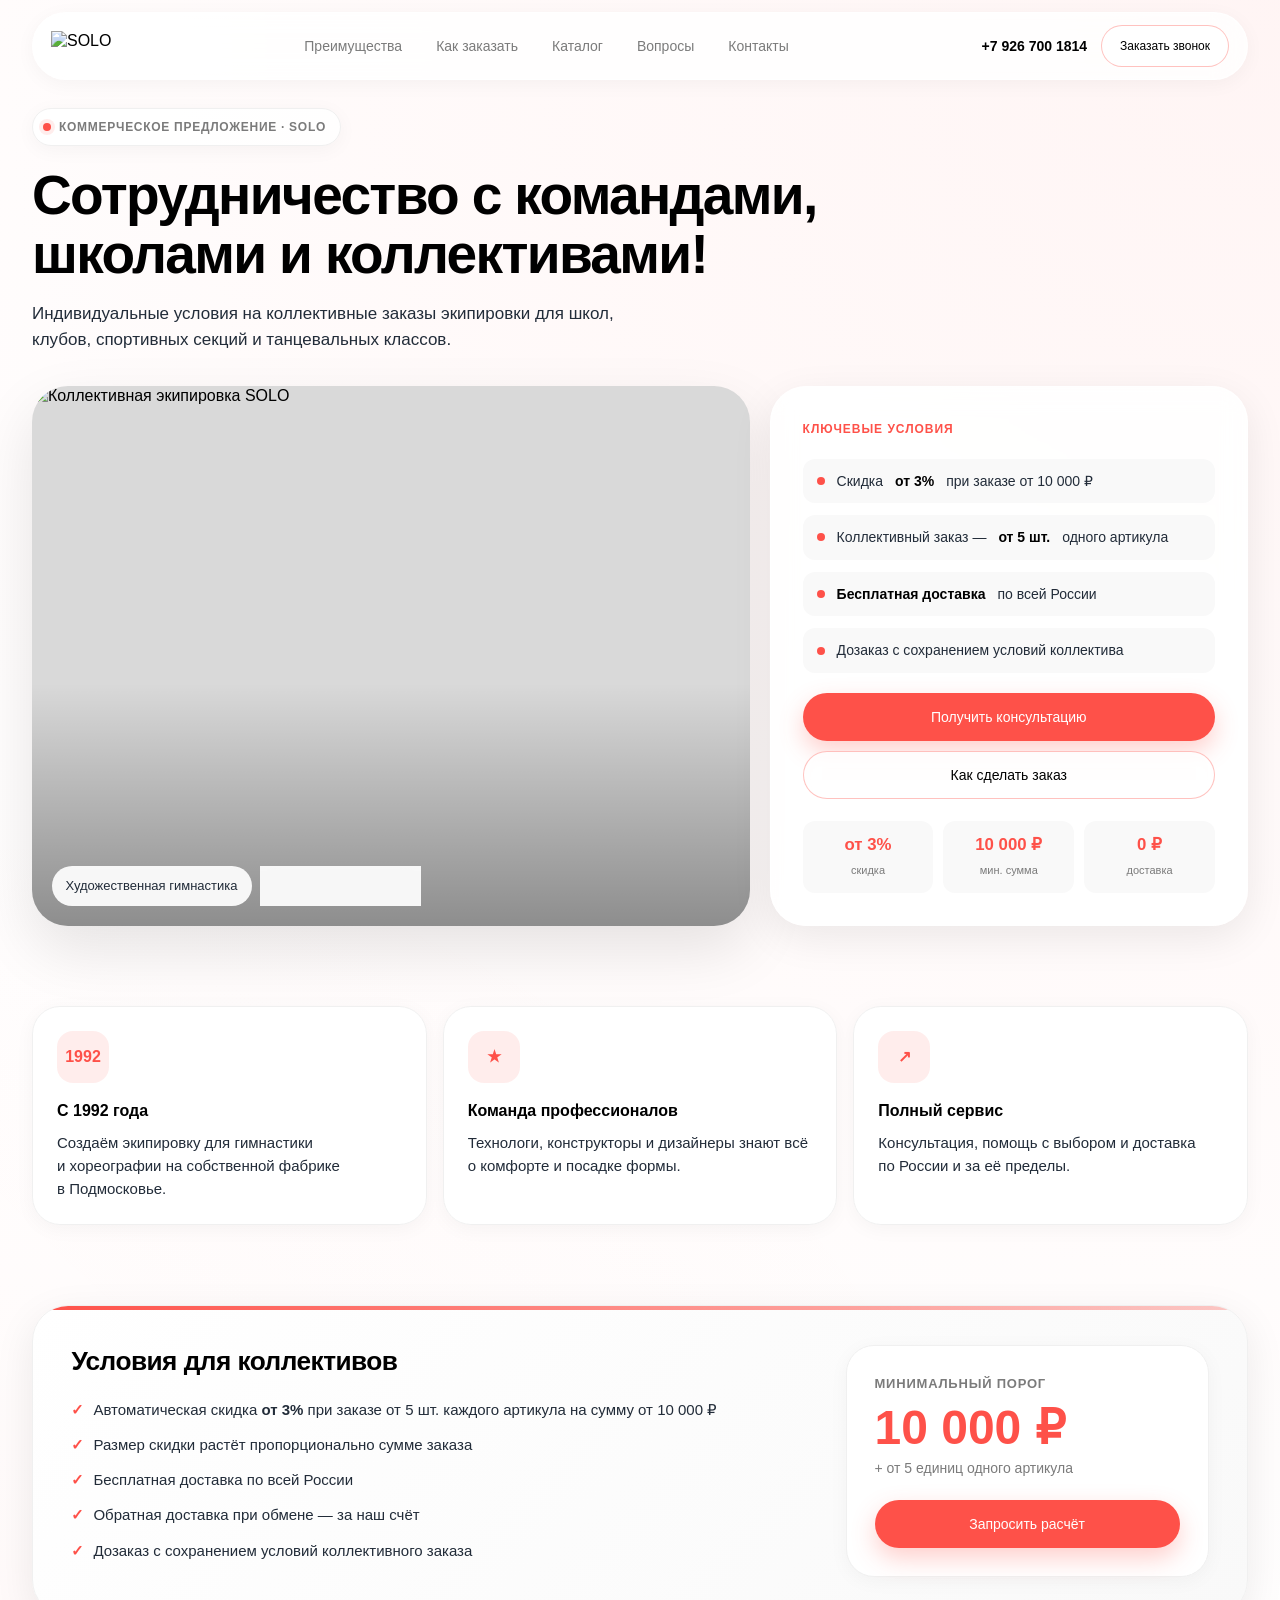
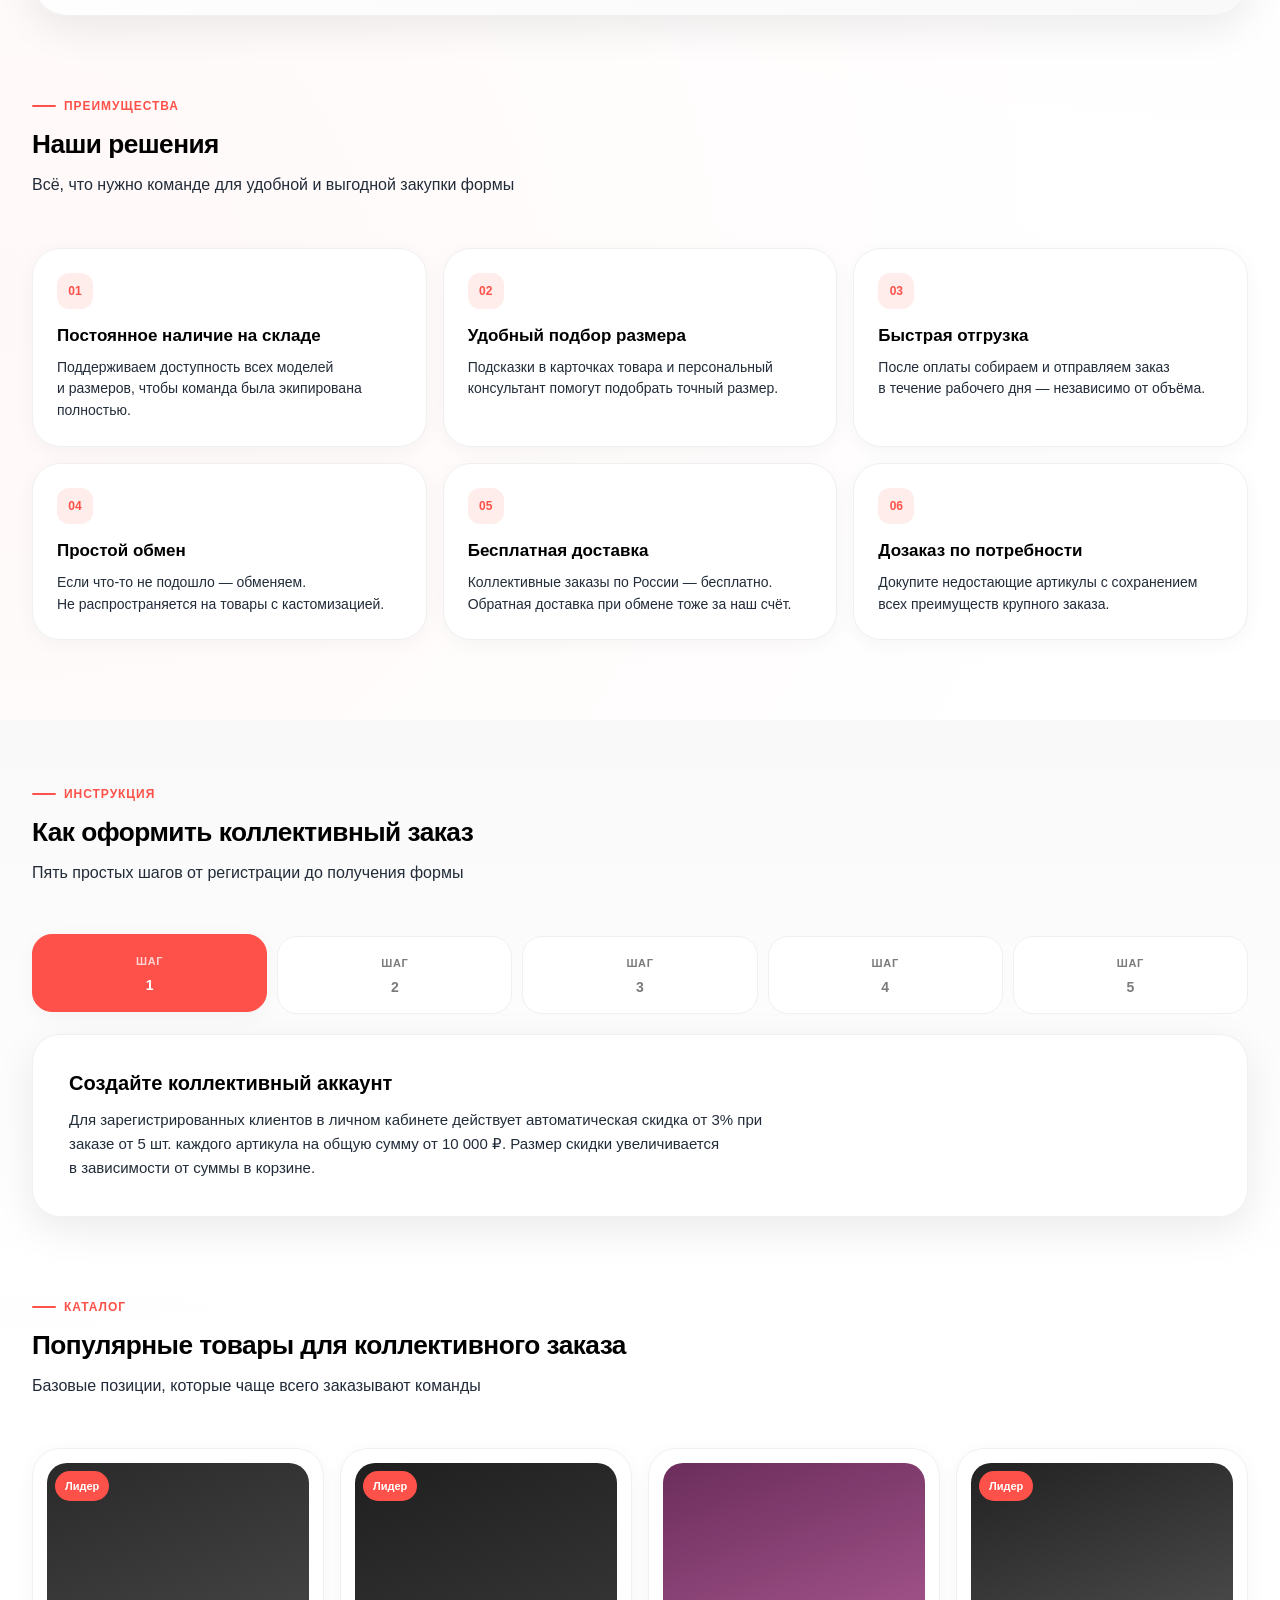
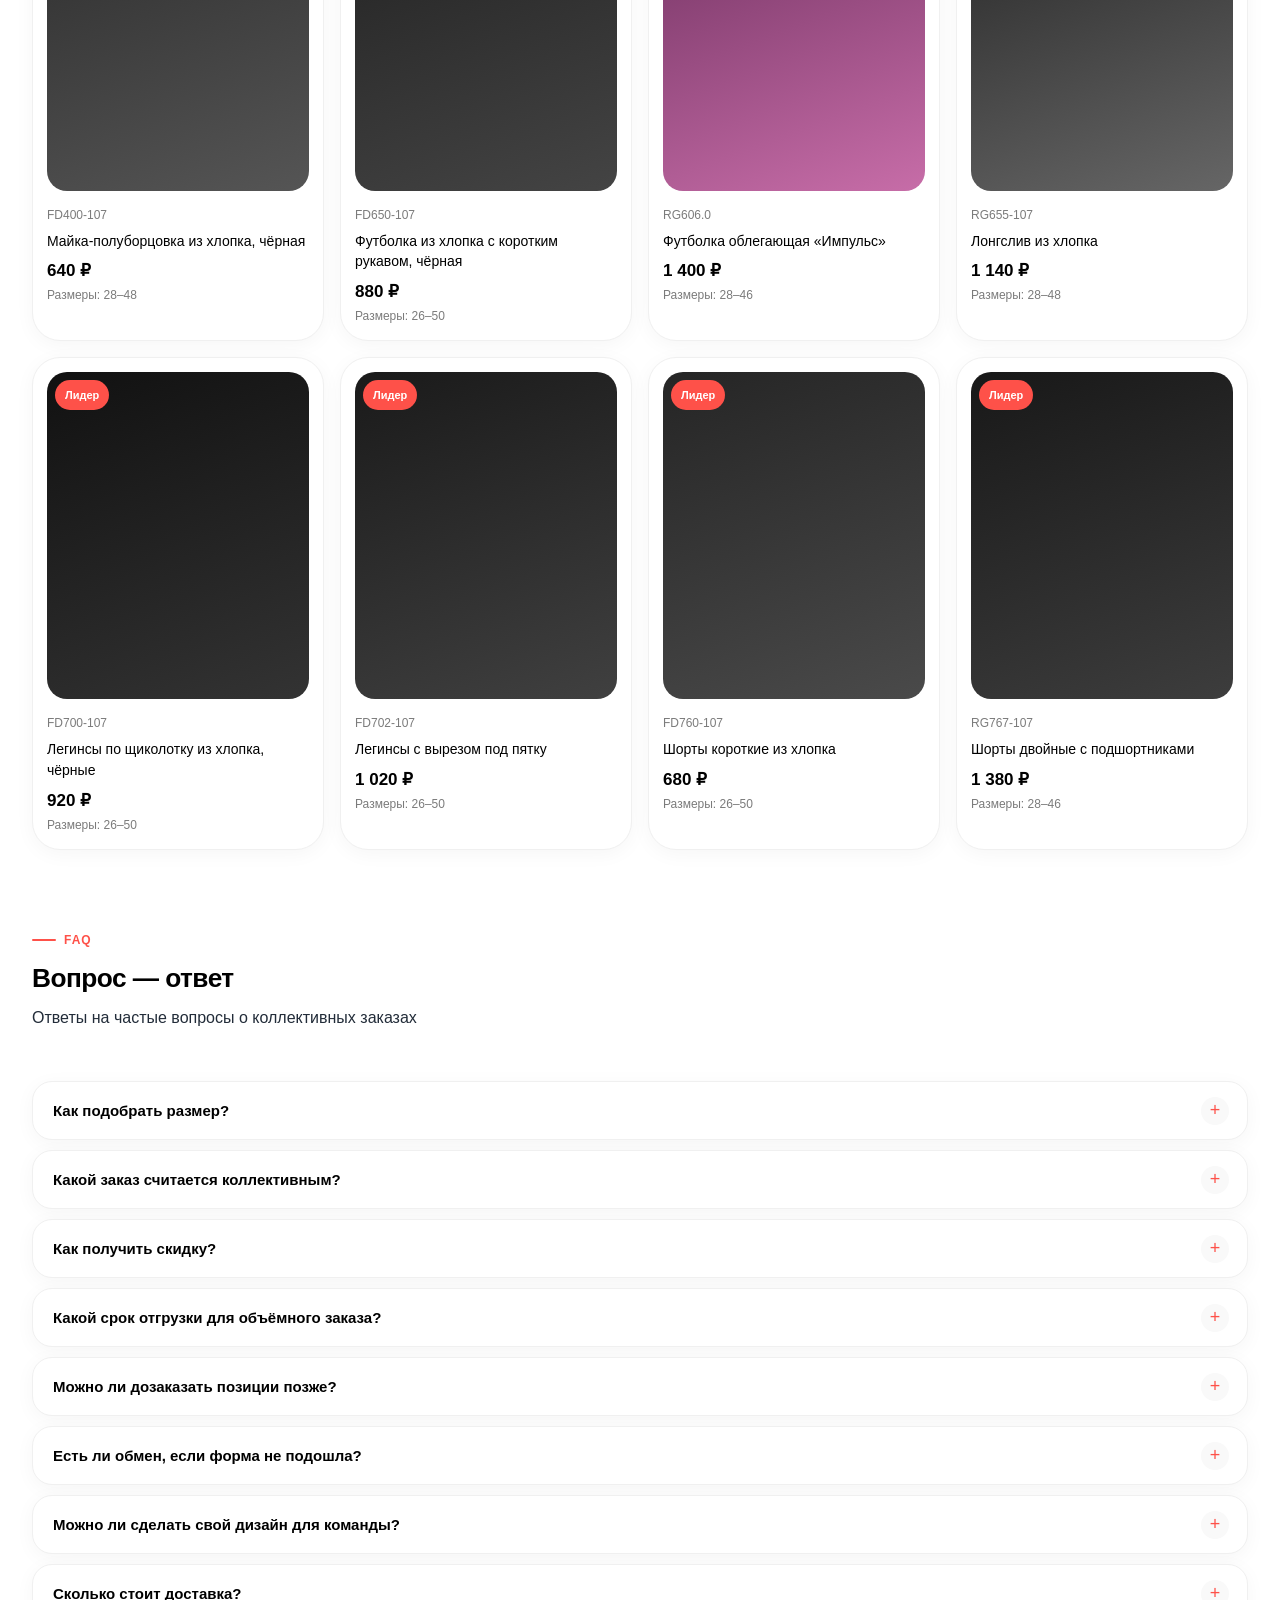
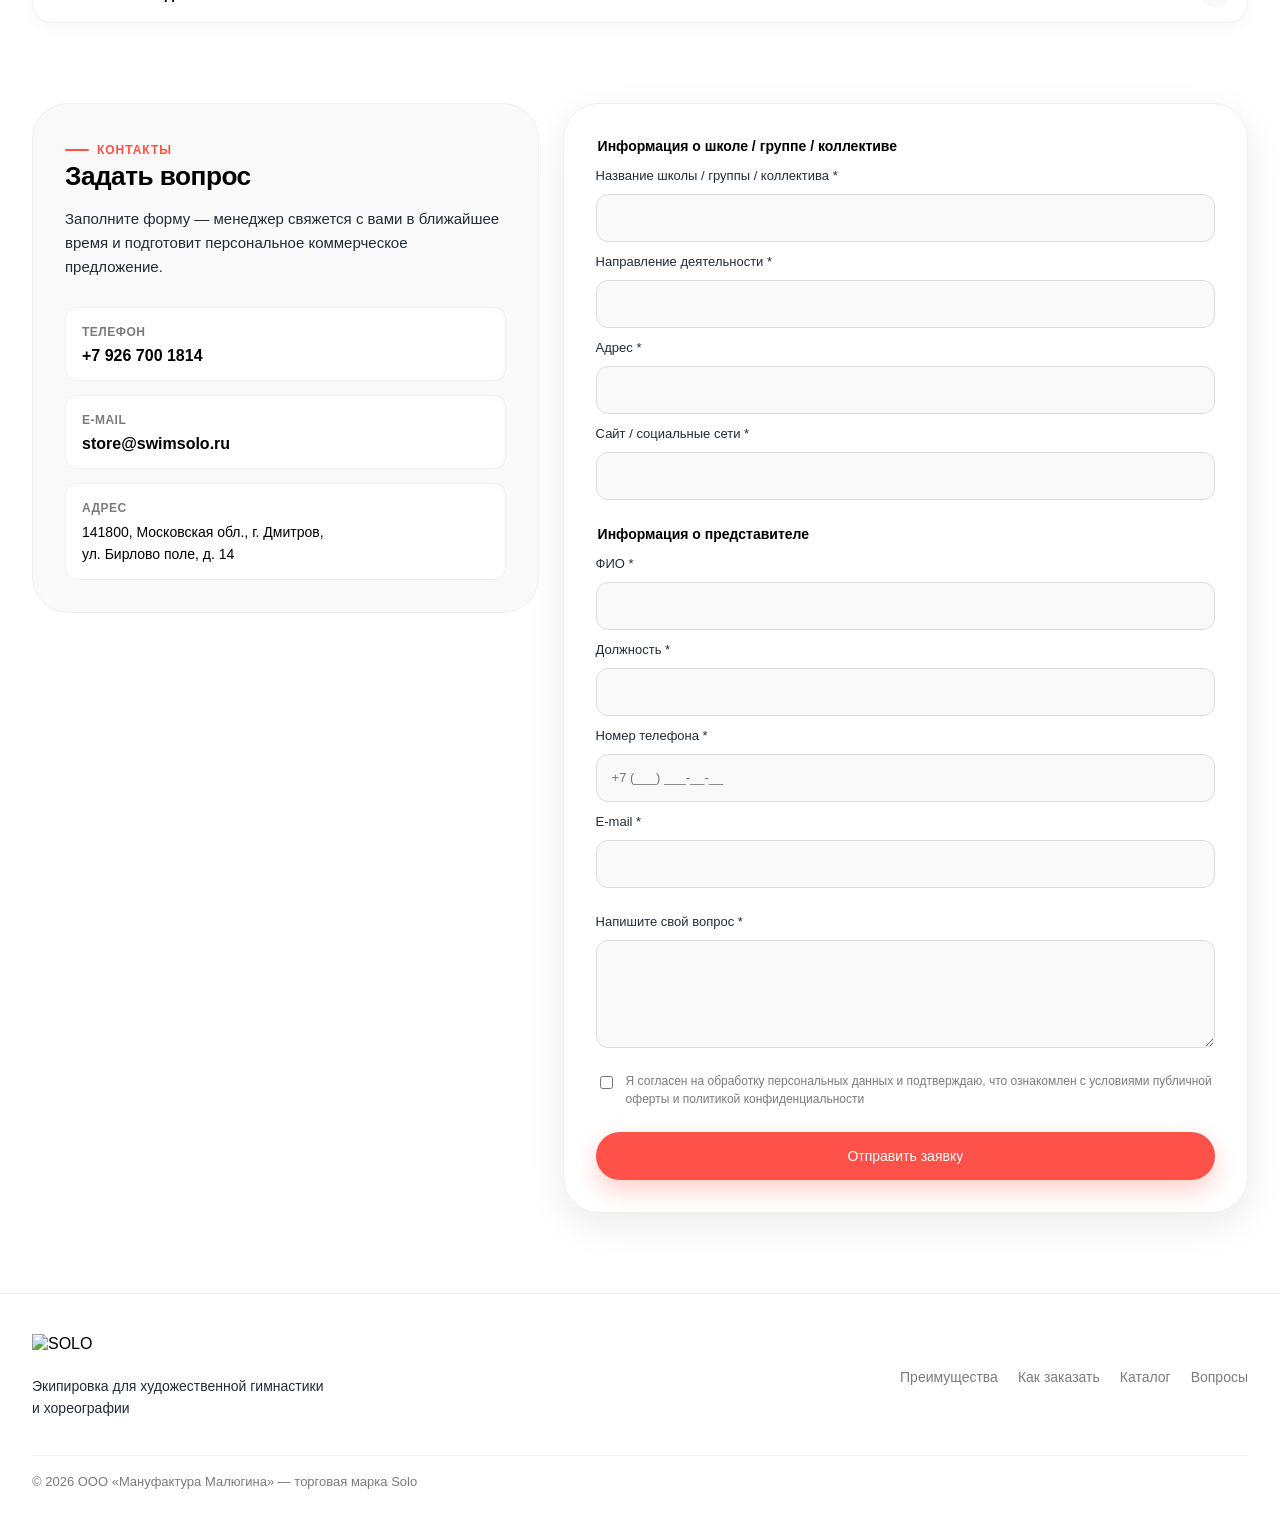
==== commit b0c3ce30: "Load" ====
--- a/cp1/index.html
+++ b/cp1/index.html
@@ -412,6 +412,7 @@
             <span>Я согласен на обработку персональных данных и подтверждаю, что ознакомлен с условиями публичной оферты и политикой конфиденциальности</span>
           </label>
           <button type="submit" class="btn btn--red btn--block">Отправить заявку</button>
+          <p class="form-error" hidden></p>
           <p class="form-success" hidden>Спасибо! Заявка отправлена. Менеджер свяжется с вами в ближайшее время.</p>
         </form>
       </div>
@@ -459,10 +460,12 @@
           <span>Согласен на обработку персональных данных</span>
         </label>
         <button type="submit" class="btn btn--red btn--block">Отправить</button>
+        <p class="form-error" hidden></p>
       </form>
     </div>
   </div>
 
+  <script src="sheets-config.js"></script>
   <script src="../script.js"></script>
 </body>
 </html>
--- a/styles.css
+++ b/styles.css
@@ -1066,6 +1066,13 @@
   line-height: 150%;
 }
 
+.form-error {
+  margin: 12px 0 0;
+  color: var(--red);
+  font-size: 14px;
+  font-weight: 500;
+}
+
 .form-success {
   margin: 0;
   padding: 12px;
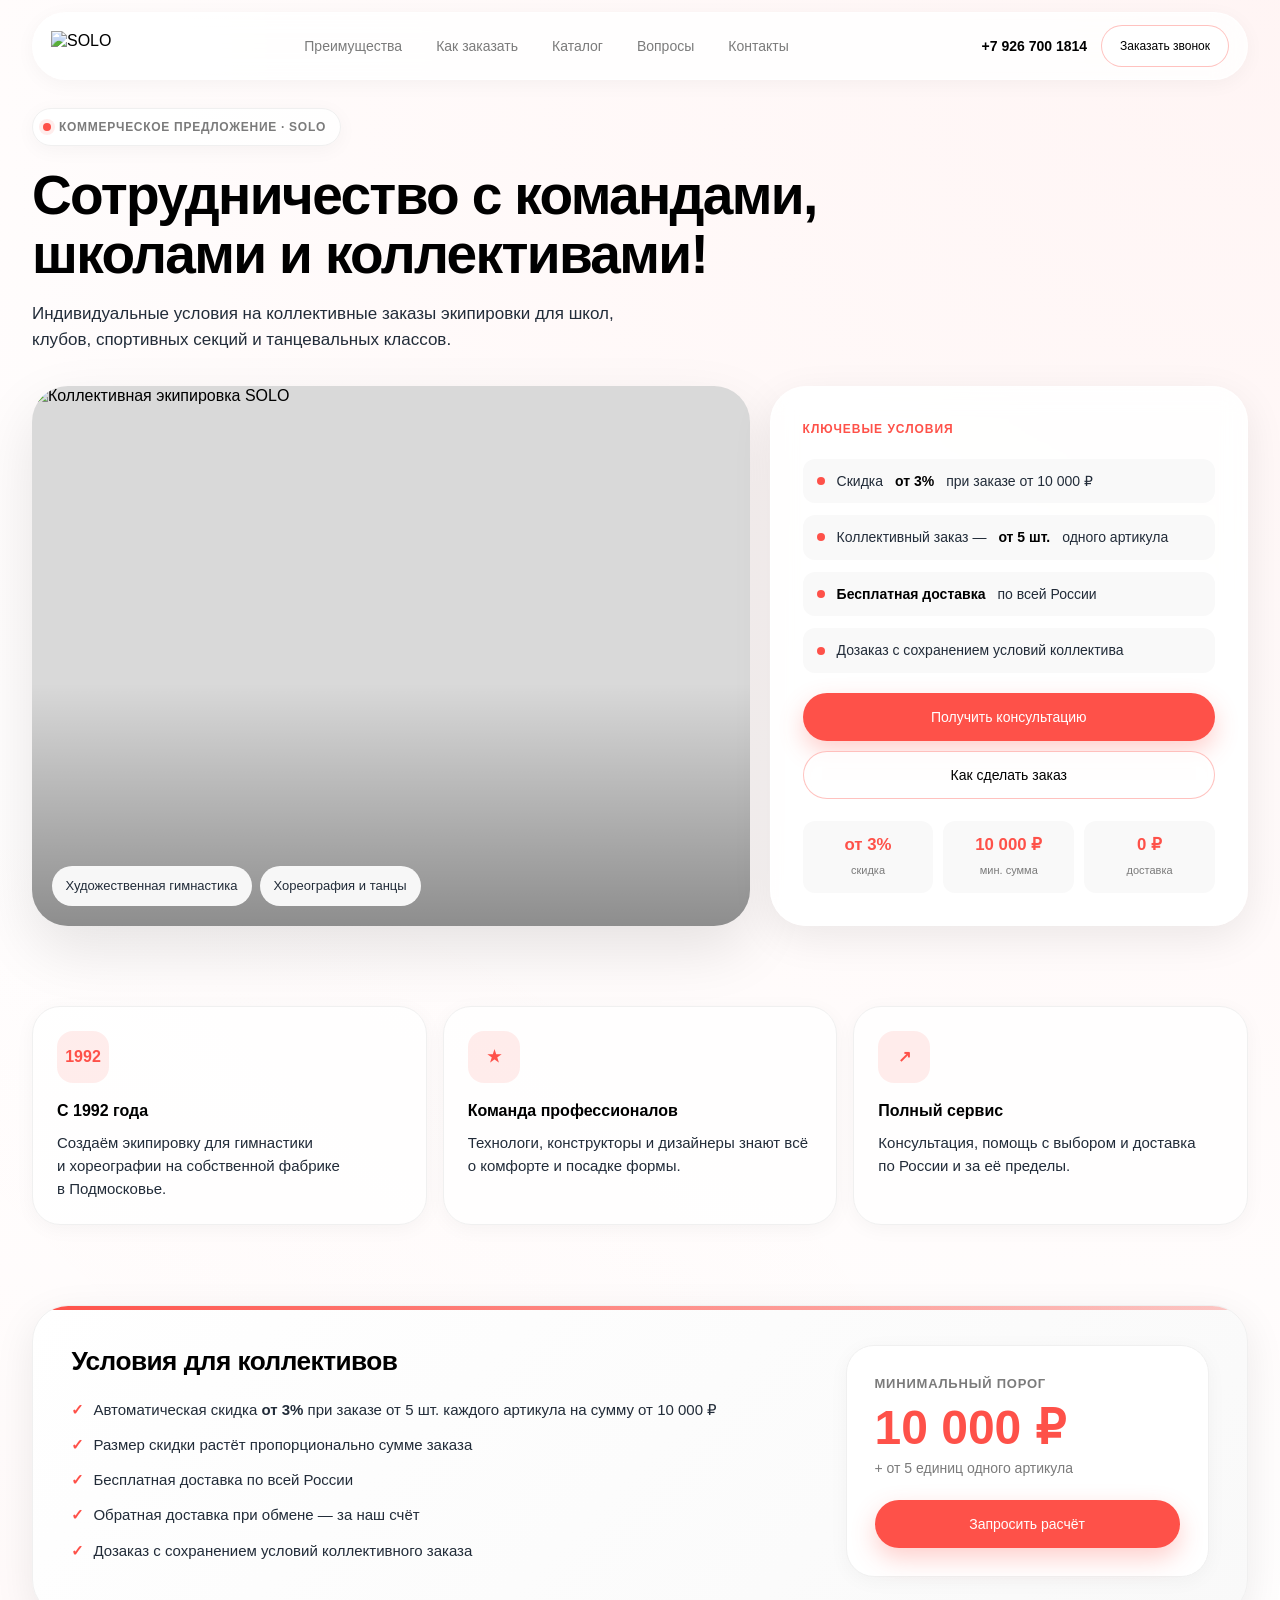
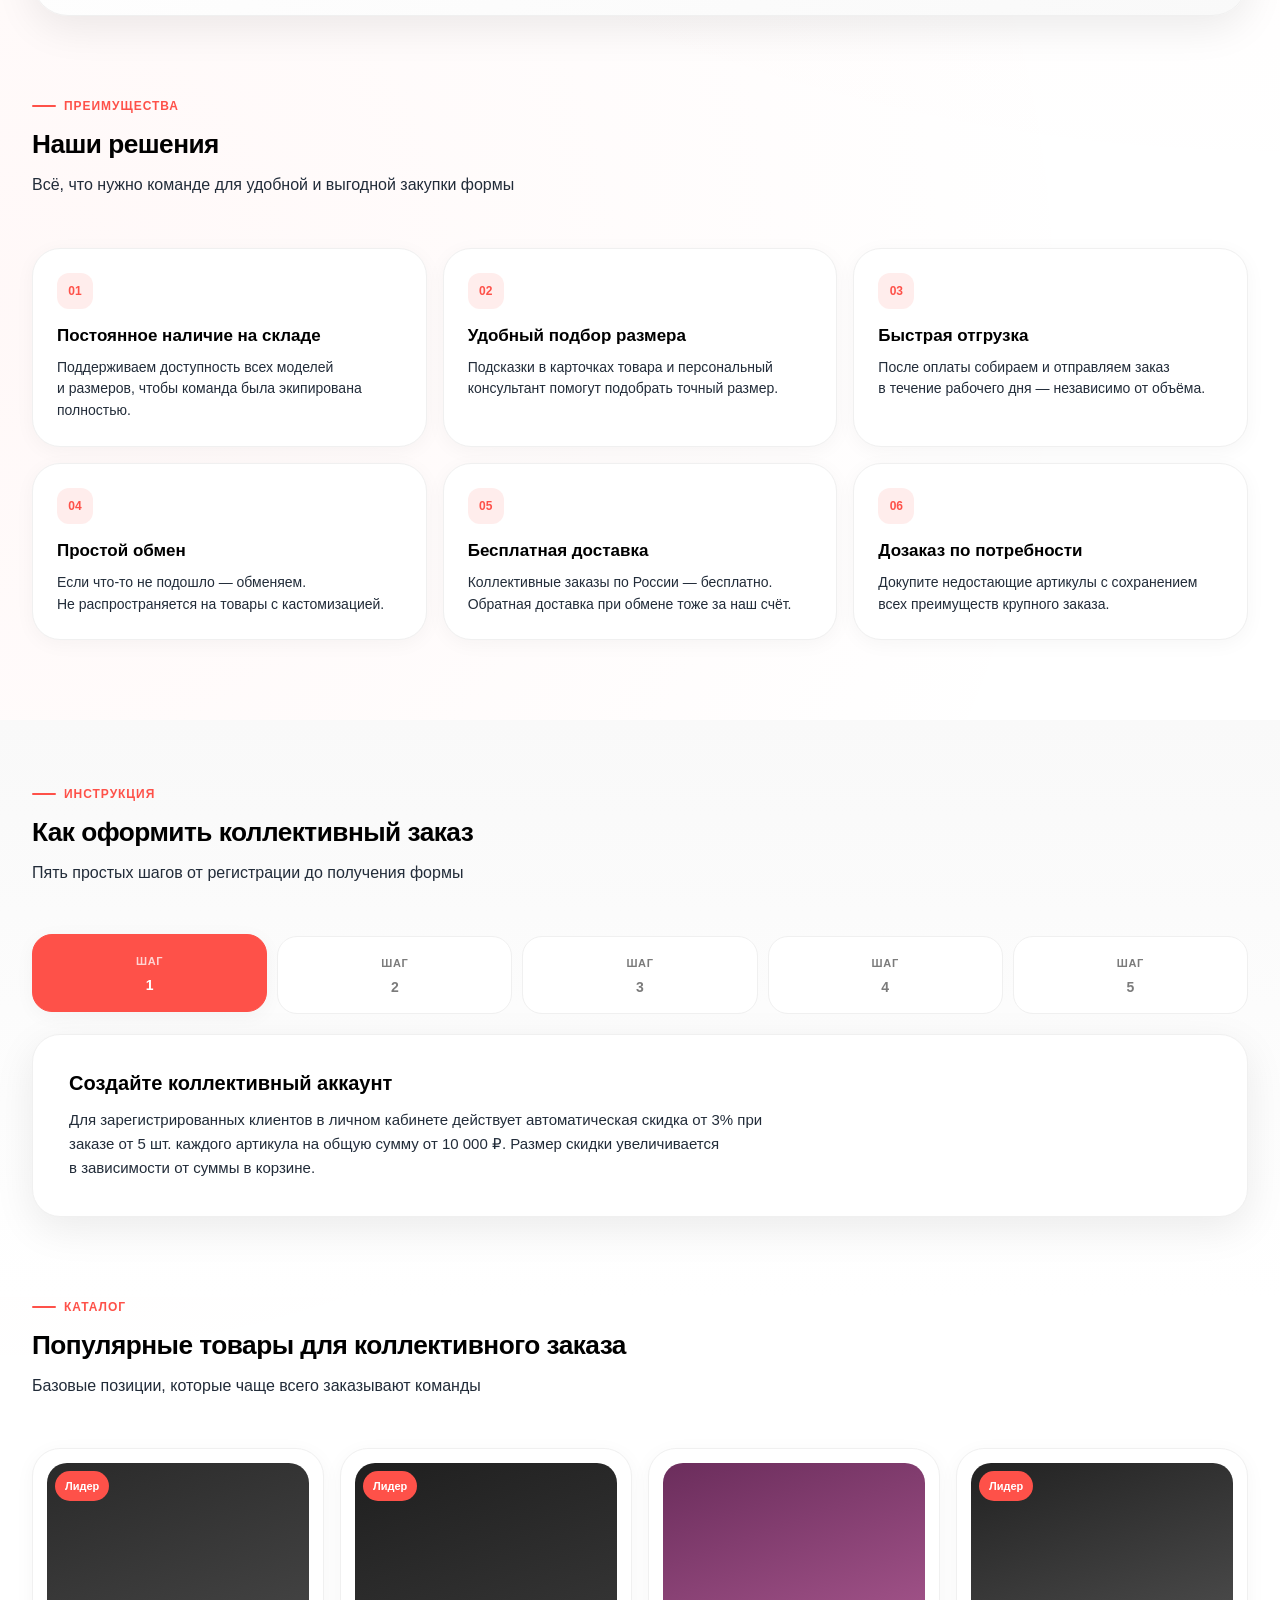
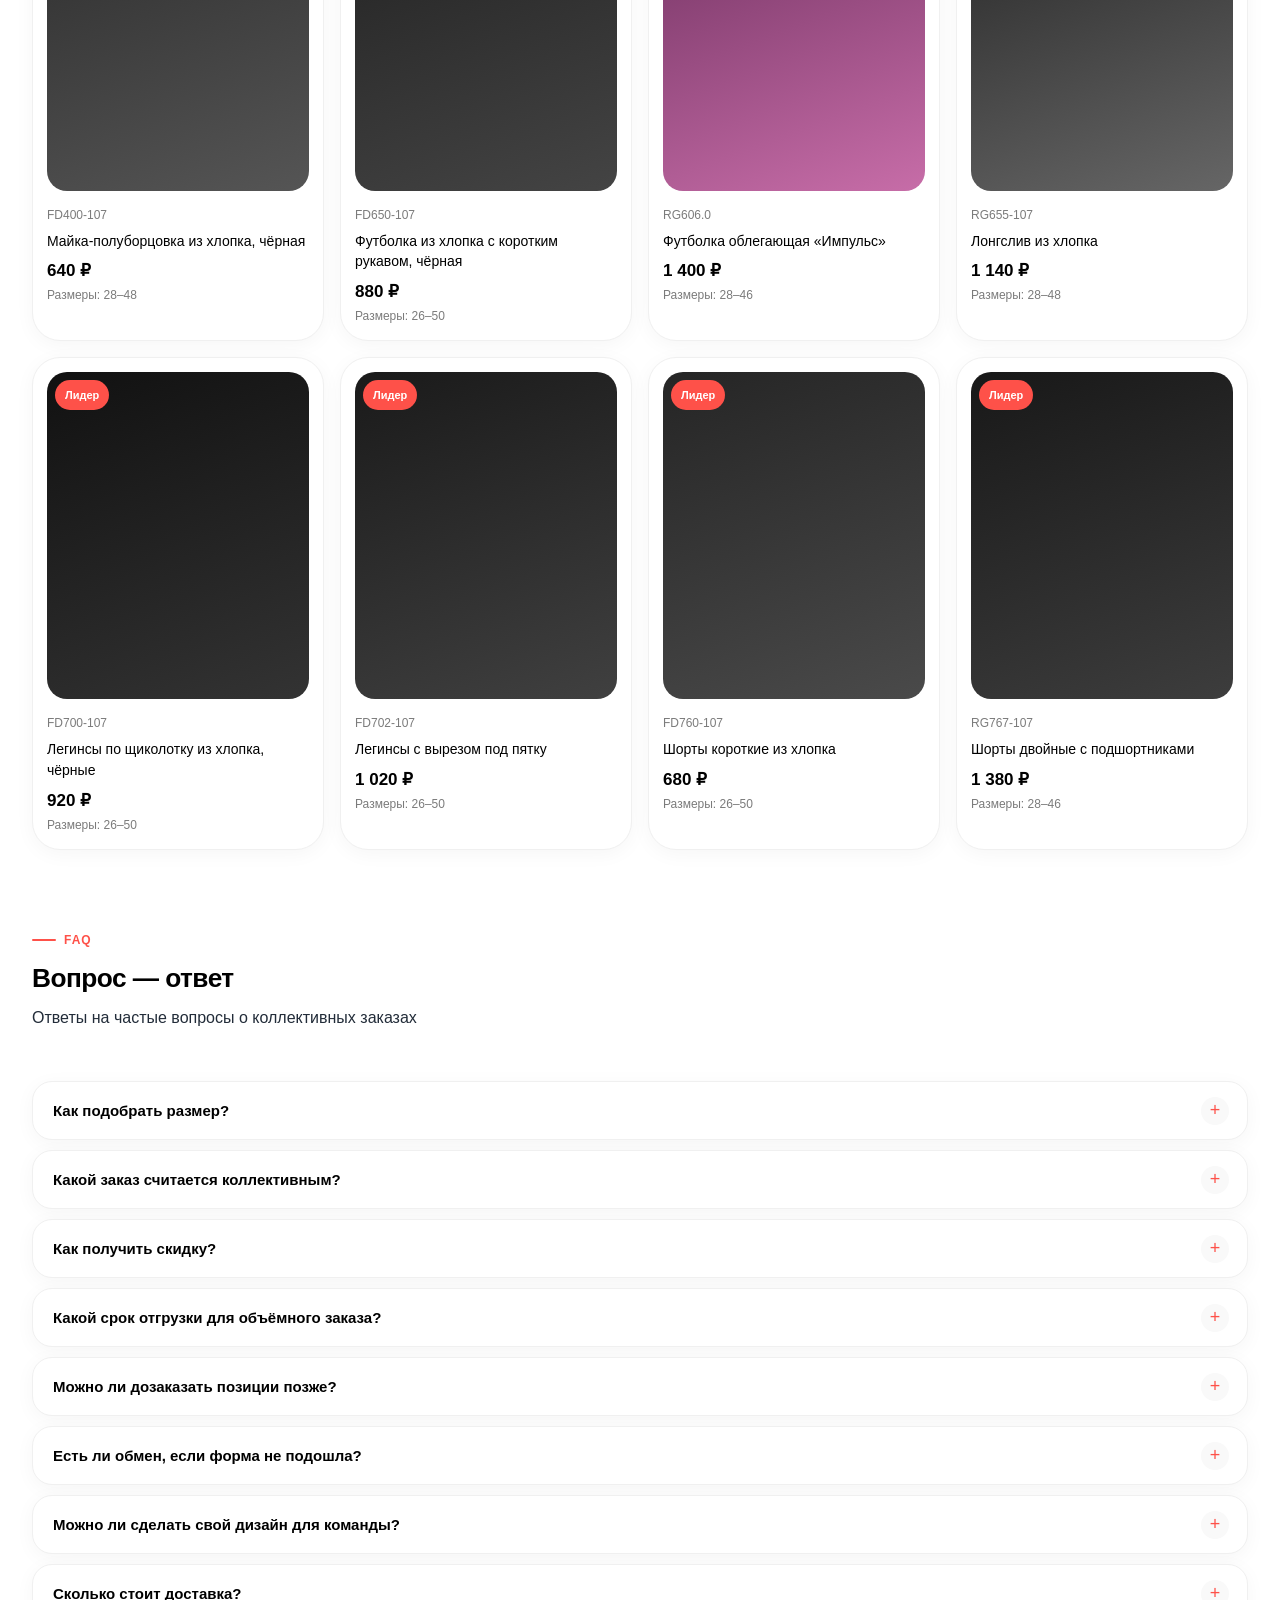
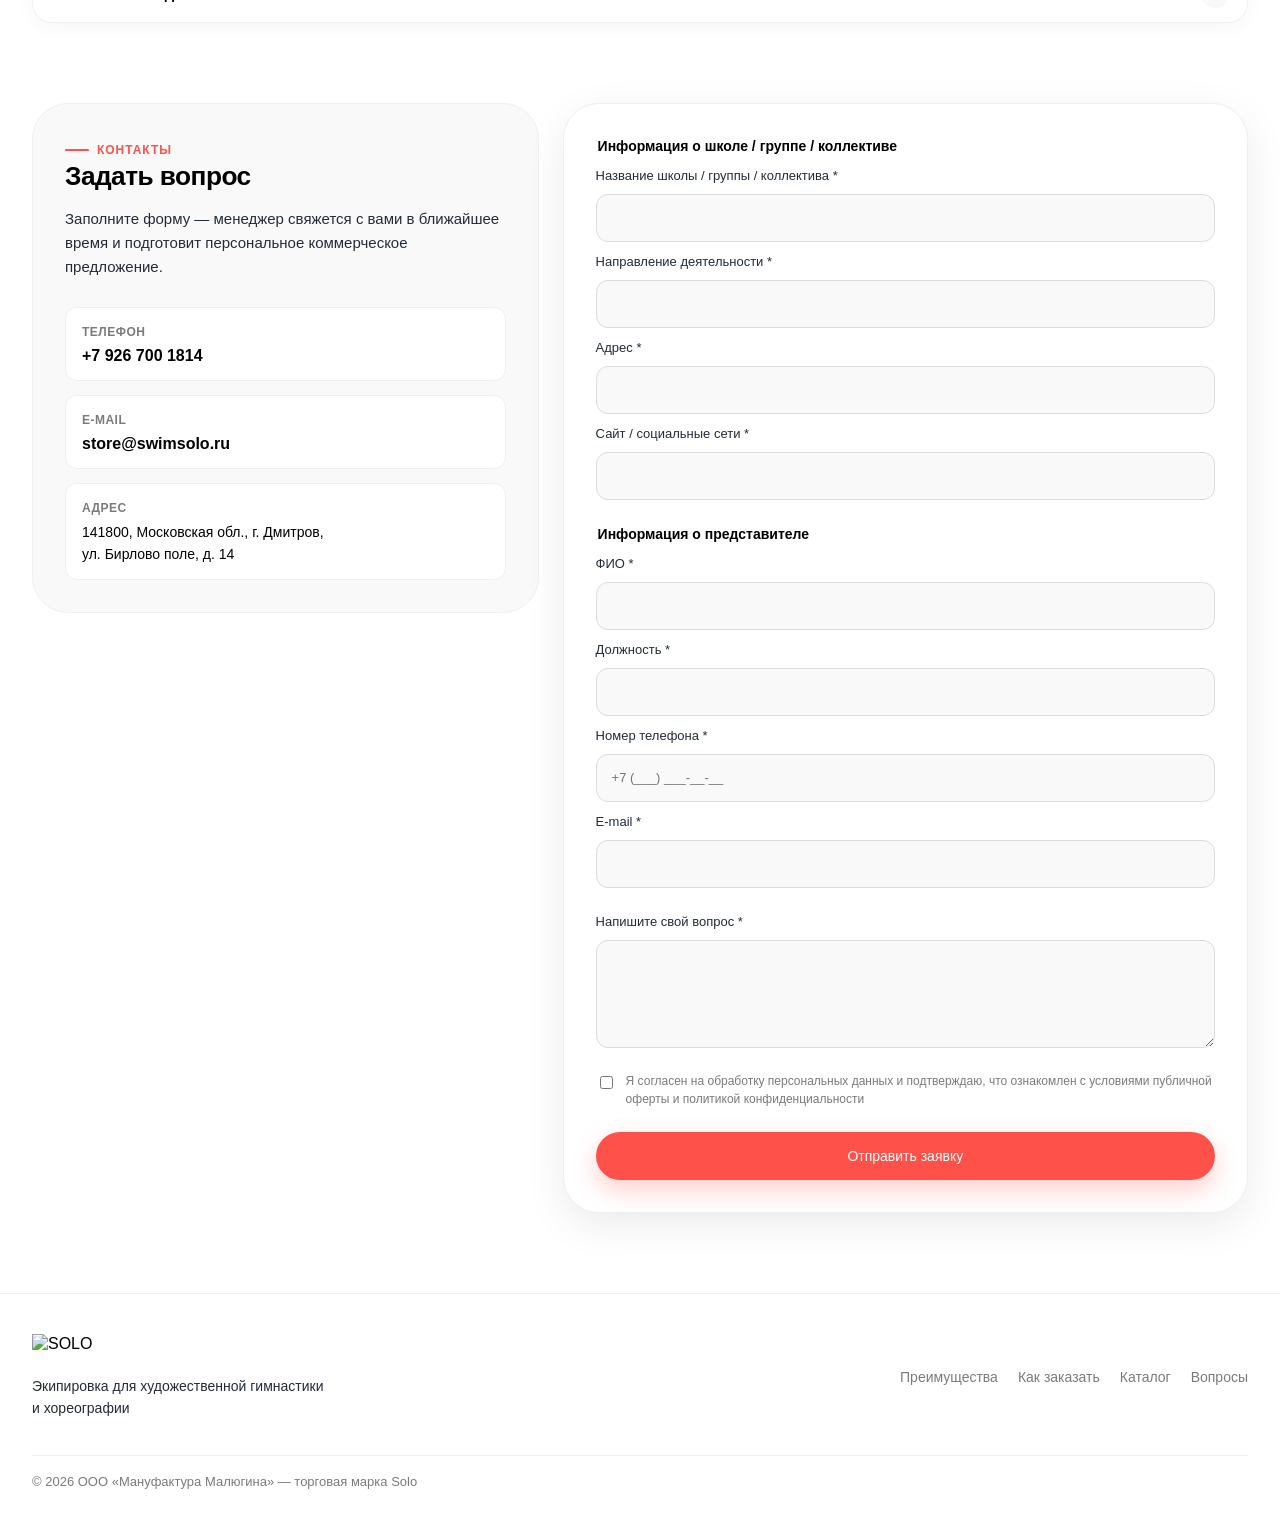
==== commit 9bf49ffa: "Load" ====
--- a/cp1/index.html
+++ b/cp1/index.html
@@ -44,7 +44,7 @@
   <main>
     <section class="hero">
       <div class="container">
-        <div class="hero__intro">
+        <div class="hero__intro reveal">
           <p class="hero__badge">Коммерческое предложение · SOLO</p>
           <h1 class="title hero__title">Сотрудничество с&nbsp;командами, школами и&nbsp;коллективами!</h1>
           <p class="hero__lead">
@@ -53,7 +53,7 @@
           </p>
         </div>
 
-        <div class="hero__body">
+        <div class="hero__body reveal reveal--delay-1">
           <div class="hero__visual">
             <picture>
               <source srcset="https://solorussia.com/image/cache/catalog/Banner/202.500x600-@2x.webp" type="image/webp">
@@ -118,7 +118,7 @@
       </div>
     </section>
 
-    <section class="offer" id="offer">
+    <section class="offer reveal" id="offer">
       <div class="container">
         <div class="offer__card">
           <div class="offer__content">
@@ -141,7 +141,7 @@
       </div>
     </section>
 
-    <section class="benefits" id="benefits">
+    <section class="benefits reveal" id="benefits">
       <div class="container">
         <div class="section-head reveal">
           <span class="section-tag">Преимущества</span>
@@ -183,7 +183,7 @@
       </div>
     </section>
 
-    <section class="steps" id="steps">
+    <section class="steps reveal" id="steps">
       <div class="container">
         <div class="section-head reveal">
           <span class="section-tag">Инструкция</span>
@@ -224,7 +224,7 @@
       </div>
     </section>
 
-    <section class="products" id="products">
+    <section class="products reveal" id="products">
       <div class="container">
         <div class="section-head reveal">
           <span class="section-tag">Каталог</span>
@@ -299,7 +299,7 @@
       </div>
     </section>
 
-    <section class="faq" id="faq">
+    <section class="faq reveal" id="faq">
       <div class="container">
         <div class="section-head reveal">
           <span class="section-tag">FAQ</span>
@@ -364,7 +364,7 @@
             </li>
           </ul>
         </div>
-        <form class="contact-form" id="contactForm">
+        <form class="contact-form reveal reveal--delay-1" id="contactForm">
           <fieldset>
             <legend>Информация о школе / группе / коллективе</legend>
             <label>
@@ -466,6 +466,7 @@
   </div>
 
   <script src="sheets-config.js"></script>
+  <script src="../reveal.js"></script>
   <script src="../script.js"></script>
 </body>
 </html>
--- a/styles.css
+++ b/styles.css
@@ -167,18 +167,7 @@
   width: auto;
 }
 
-.reveal {
-  opacity: 0;
-  transform: translateY(24px);
-  transition:
-    opacity 0.7s var(--ease),
-    transform 0.7s var(--ease);
-}
-
-.reveal.is-visible {
-  opacity: 1;
-  transform: translateY(0);
-}
+@import url("reveal.css");
 
 .header {
   position: sticky;
@@ -1272,8 +1261,7 @@
     scroll-behavior: auto;
   }
 
-  *,
-  .reveal {
+  * {
     animation: none !important;
     transition: none !important;
   }
